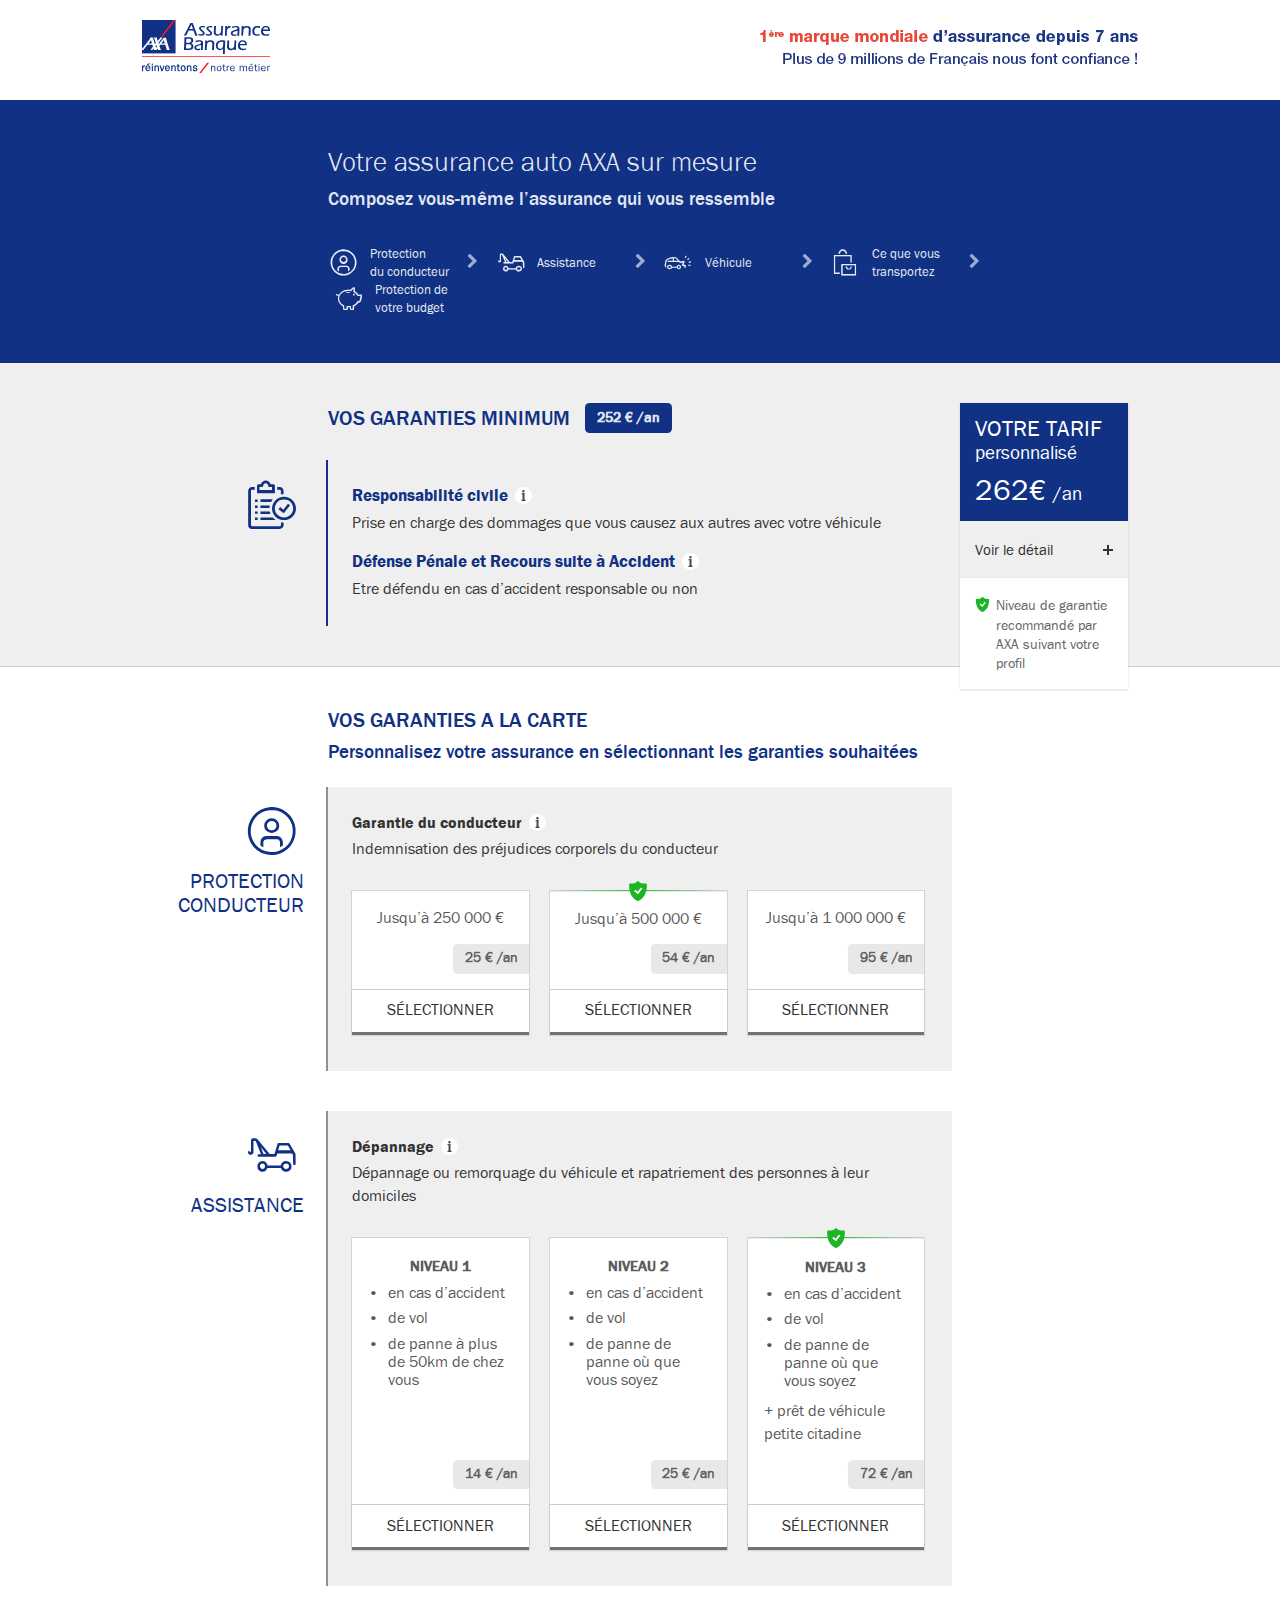
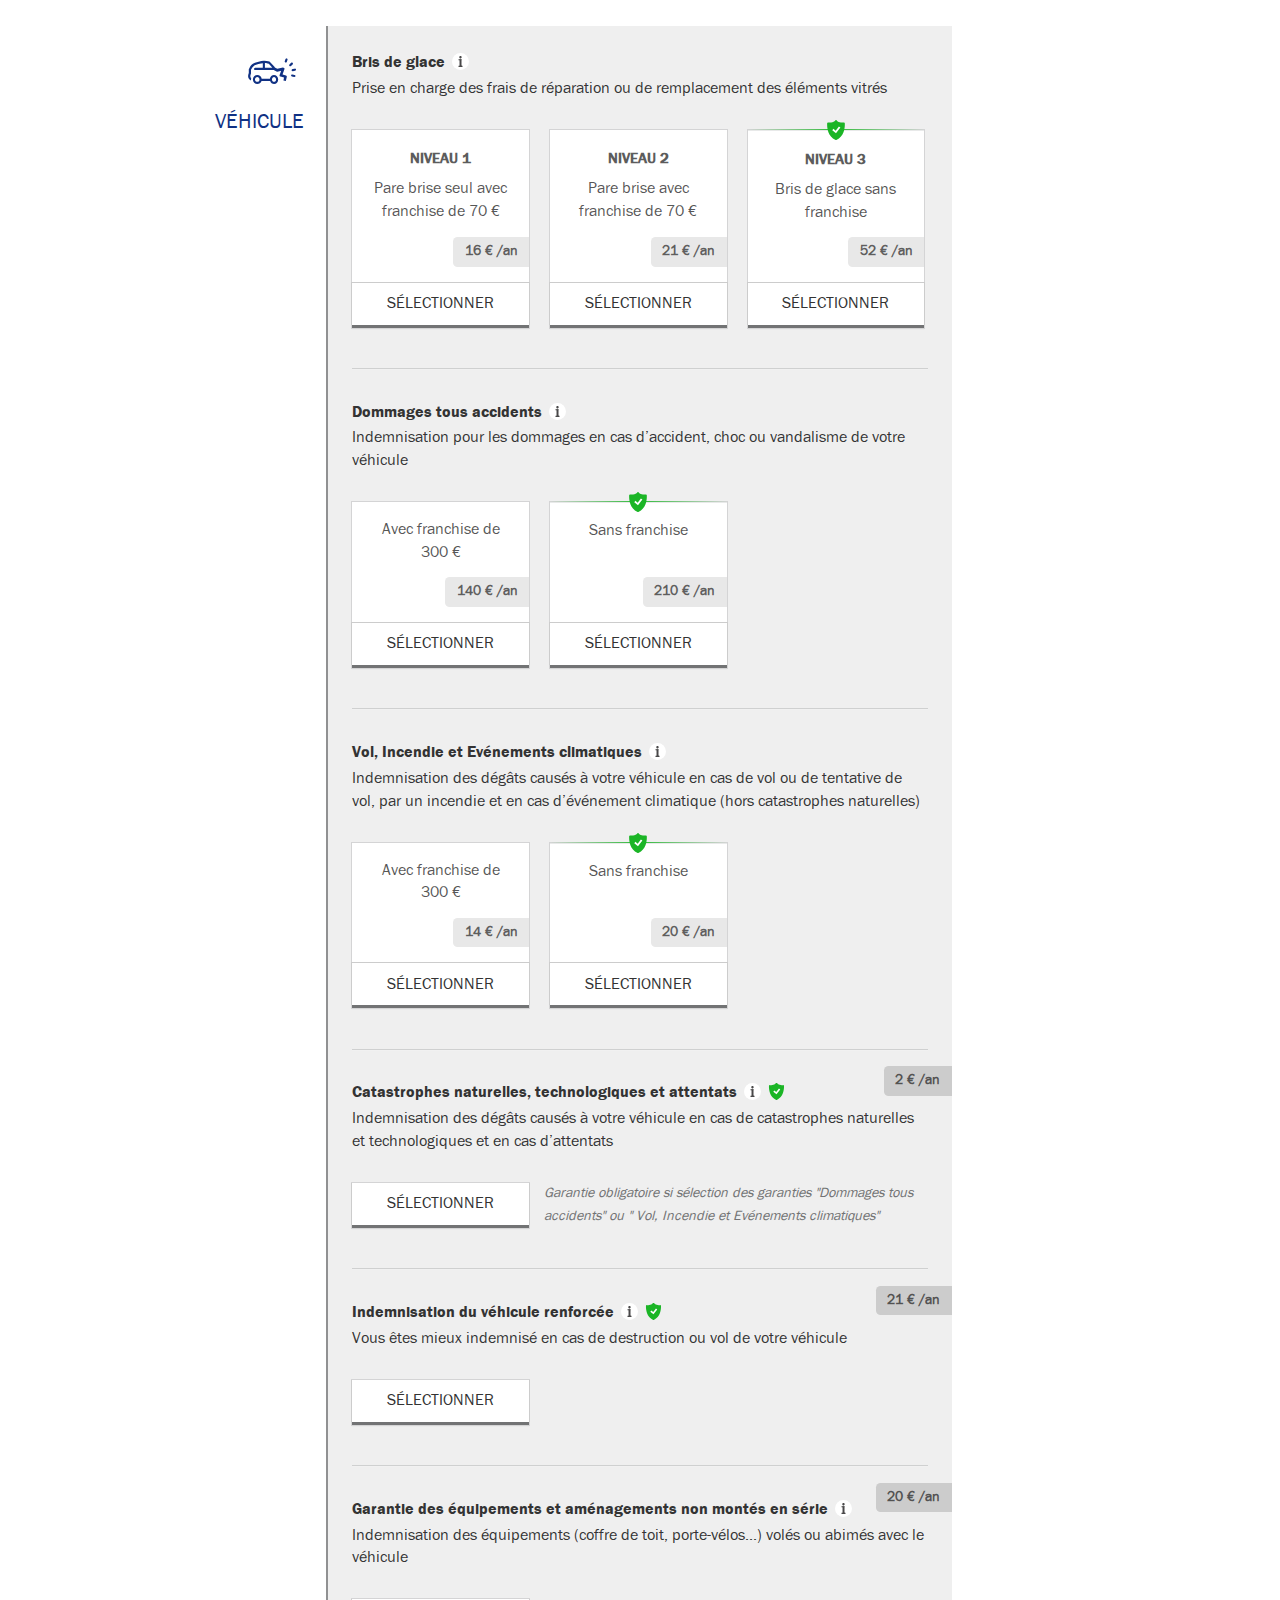
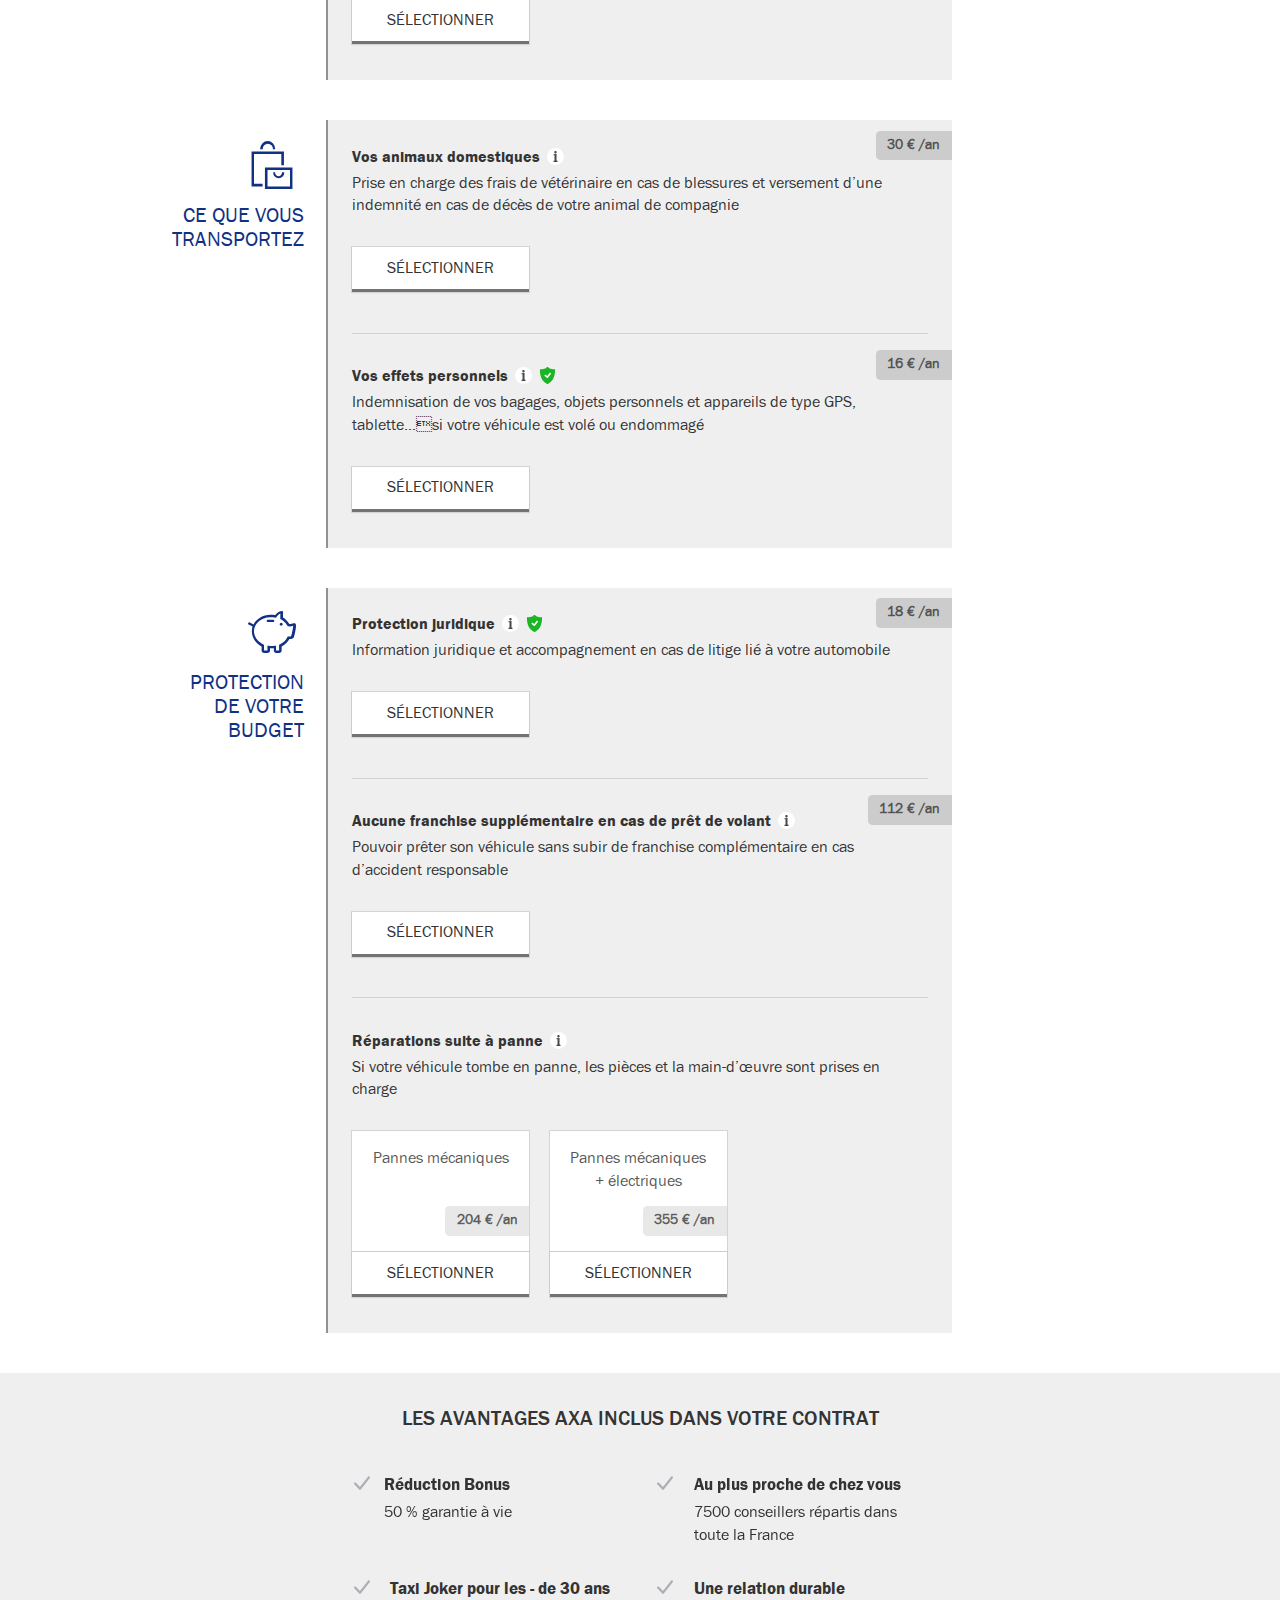
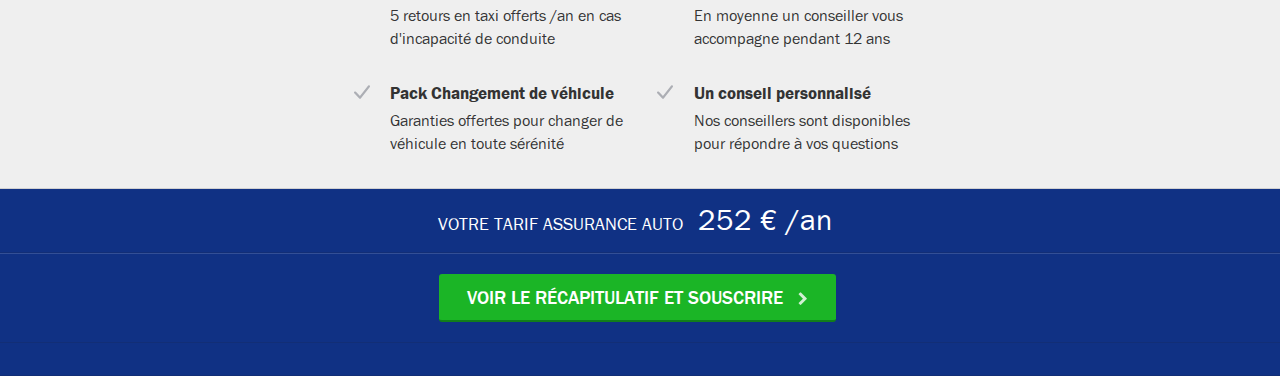
==== scenario1bis.html @ 284519f0 "update scenario1 + set scenario 1bis" ====
<!DOCTYPE html>
<html>
<head>
  <!-- Standard Meta -->
  <meta charset="utf-8" />
  <meta http-equiv="X-UA-Compatible" content="IE=edge,chrome=1" />
  <meta name="viewport" content="width=device-width, initial-scale=1.0, maximum-scale=1.0">


  <!-- Site Properities -->
  <title>AXA | Assurance Auto</title>

  <link rel="shortcut icon" type="image/vnd.microsoft.icon" href="images/favicon.ico">

  <link rel="stylesheet" type="text/css" href="css/jquery.reject.css" />
  <link rel="stylesheet" type="text/css" href="css/jquery.mCustomScrollbar.css" />
  <link rel="stylesheet" type="text/css" href="css/semantic.css">
  <link rel="stylesheet" type="text/css" href="css/scenario1.css">

  <script src="http://cdnjs.cloudflare.com/ajax/libs/jquery/2.0.3/jquery.js"></script>
  <script src="js/jquery.reject.js"></script>
  <script src="js/semantic.js"></script>
  <script src="js/scenario1.js"></script>
  <script src="js/jquery.mCustomScrollbar.concat.min.js"></script>

  <!-- REJECT OLD BROWSER -->
  <script>
	$(function() {
		// Handle external links
		$('a[rel="external"]').click(function() {
			var href = $(this).attr('href');

			// Send external link event to Google Analytics
			try {
				_gaq.push(['_trackEvent','External Links', href.split(/\/+/g)[1], href]);
			} catch (e) {};

			window.open(href,'jr_'+Math.round(Math.random()*11));
			return false;
		});

		// Handle displaying of option links
		$('em.option').css({
			cursor: 'pointer',
			fontSize: '1.1em',
			color: '#333',
			letterSpacing: '1px',
			borderBottom: '1px dashed #BBB'
		}).click(function() {
			var self = $(this);
			var opt = $.trim(self.text());

			$('ol.dp-c:first').children('li').children('span').each(function() {
				var self = $(this);
				var text = self.text();
				var srch = opt+':';

				// If found, highlight and jump window to position on page
				if (text.search(srch) !== -1) {
					self.css('color','red');
					window.location.hash = '#c-'+opt;
					window.scrollTo(0,self[0].offsetTop);
				}
			});
		});



		function excludeOldIE(){
			$.reject({
				reject: {
					// safari: true, // Apple Safari
					// chrome: true, // Google Chrome
					// firefox: true, // Mozilla Firefox
					msie: 9, // Microsoft Internet Explorer
					opera: true, // Opera
					konqueror: true, // Konqueror (Linux)
					unknown: true // Everything else
				},
				header: 'Navigateur non compatible ', // Header Text
				paragraph1: 'L\'affichage de ce parcours n\'est pas optimisé pour fonctionner avec une version d\'Internet Explorer antérieur à 10 ou avec le navigateur Opéra. Veuillez vous référer à un des navigateurs suivant afin d\'effectuer le test dans de bonne conditions. Nous vous recommandons d\'utiliser Chrome.', // Paragraph 1
				paragraph2: '',
				display: ['chrome','firefox','safari'],
				close: false
			}); // Customized Browsers

			return false;
		}

		excludeOldIE();


	});
	</script>


  <!-- // Add Scrollar to cart modal if necessary-->
  <script>
      (function($){
          $(window).load(function(){
              $(".cartTableWrapper").mCustomScrollbar();
          });
      })(jQuery);
  </script>

</head>
<body>

  <!-- HEADER -->
  <header>
    <div class="ui page padded grid">
      <div class="middle aligned row">
        <div class="four wide column">
          <a href="#" id="logo"><img src="images/logo_axa_assurance_banque.svg" alt="AXA Banque"></a>
        </div>
        <div class="twelve wide column">
          <div id="visual" class="ui right aligned segment">
            <img id="baseline" src="images/baseline.png" srcset="images/baseline.png 1x, images/baseline@2x.png 2x" alt="1ère marque mondiale d'assurance depuis 7 ans">
          </div>
        </div>
      </div>
    </div>
  </header>

<!-- MASTER TITLE -->
  <div id="masterTitle" class="ui inverted vertical segment">
    <div class="ui page grid">
      <div class="row">
        <div class="right floated thirteen wide column ">
          <h1>Votre assurance auto AXA sur mesure</h1>
          <p id="second_title">Composez vous-même l’assurance qui vous ressemble</p>
        </div>
      </div>
      <div class="row">
        <div class="right floated thirteen wide column">
          <div class="ui large inverted breadcrumb">
            <div class="section"><i class="icon-conducteur icon"></i><span>Protection<br>du conducteur</span></div>
            <i class="right chevron icon divider"></i>
            <div class="section"><i class="icon-assistance icon"></i><span>Assistance</span></div>
            <i class="right chevron icon divider"></i>
            <div class="section"><i class="icon-vehicule icon"></i><span>Véhicule</span></div>
            <i class="right chevron icon divider"></i>
            <div class="section"><i class="icon-transport icon"></i><span>Ce que vous transportez</span></div>
            <i class="right chevron icon divider"></i>
            <div class="section"><i class="icon-budget icon"></i><span>Protection de votre budget</span></div>
          </div>
        </div>
      </div>
    </div>
  </div>

<!-- GARANTIES-->
<div class="garanties">

  <!-- STICKY -->
  <div class="ui right rail">
    <div class="ui sticky">
      <div class="ui segment title">
        VOTRE TARIF<br>
        <span>personnalisé</span><br>
        <span class="total">262€</span> <span>/an</span>
      </div>
      <div class="ui segment detail ">
      <div class="ui grid trigger">
        <div class="twelve wide column">Voir le détail</div>
        <div class="four wide right aligned column"><img src="images/plus.svg"></div>
      </div>

        <!-- Modal sticky -->
        <div class="long ui modal">
        <div class="ui segment detail">
          <div class="ui grid trigger">
            <div class="twelve wide column">Masquer le détail</div>
            <div class="four wide right aligned column"><img src="images/minus.svg"></div>
          </div>
        </div>
        <div class="cartTableWrapper mCustomScrollbar" data-mcs-theme="dark">
          <table class="ui padded very basic table">
            <tbody>
              <thead>
                <tr>
                  <th class="first" colspan="5">VOS GARANTIES MINIMUM</th>
                </tr>
              </thead>
              <tr>
                <td colspan="3">Responsabilité civile + Dépense Pénale et Recours Suite à Accident</td>
                <td class="amount">54 €</td>
                <td><i class="huge icon-locker icon"></i></td>
              </tr>
              <thead>
                <tr>
                  <th colspan="5">VOTRE SÉLECTION DE GARANTIES</th>
                </tr>
              </thead>
              <tr>
                <td>VOTRE PROTECTION</td>
                <td class="offer">Garantie du conducteur</td>
                <td class="detailOffer">Jusqu’à 500 000 €</td>
                <td class="amount">54 €</td>
                <td><i class="huge icon-trash icon"></i></td>
              </tr>
              <tr>
                <td>ASSISTANCE</td>
                <td class="offer">Dépannage</td>
                <td class="detailOffer">Niveau 1</td>
                <td class="amount">8 €</td>
                <td><i class="huge icon-trash icon"></i></td>
              </tr>
              <tr>
                <td>VÉHICULE</td>
                <td class="offer">Bris de glace</td>
                <td class="detailOffer">Niveau 1</td>
                <td class="amount">16 €</td>
                <td><i class="huge icon-trash icon"></i></td>
              </tr>
              <tr>
                <td class="owned"></td>
                <td class="offer">Dommages tous accidents</td>
                <td class="detailOffer">Avec franchise de 300 €</td>
                <td class="amount">140 €</td>
                <td><i class="huge icon-trash icon"></i></td>
              </tr>
              <tr>
                <td class="owned"></td>
                <td class="offer">Vol / Incendie / Évén. climatiques</td>
                <td class="detailOffer">Sans Franchise</td>
                <td class="amount">20 €</td>
                <td><i class="huge icon-trash icon"></i></td>
              </tr>
              <tr class="owned">
                <td></td>
                <td class="offer">Catastrophes naturelles, technologiques et attentats</td>
                <td class="detailOffer"></td>
                <td class="amount">2 €</td>
                <td><i class="huge icon-trash icon"></i></td>
              </tr>
              <tr class="owned">
                <td></td>
                <td class="offer">Indemnisation du véhicule renforcée</td>
                <td class="detailOffer"></td>
                <td class="amount">21 €</td>
                <td><i class="huge icon-trash icon"></i></td>
              </tr>
              <tr class="owned">
                <td></td>
                <td class="offer">Garantie des équipements et aménagements non montés en série</td>
                <td class="detailOffer"></td>
                <td class="amount">20 €</td>
                <td><i class="huge icon-trash icon"></i></td>
              </tr>
              <tr>
                <td>CE QUE VOUS TRANSPORTEZ</td>
                <td class="offer">Animaux domestiques</td>
                <td class="detailOffer"></td>
                <td class="amount">30 €</td>
                <td><i class="huge icon-trash icon"></i></td>
              </tr>
              <tr class="owned">
                <td></td>
                <td class="offer">Vos effets personnels</td>
                <td class="detailOffer"></td>
                <td class="amount">16 €</td>
                <td><i class="huge icon-trash icon"></i></td>
              </tr>
              <tr>
                <td>PROTECTION DE VOTRE BUDGET</td>
                <td class="offer">Protection juridique</td>
                <td class="detailOffer"></td>
                <td class="amount">18 €</td>
                <td><i class="huge icon-trash icon"></i></td>
              </tr>
              <tr class="owned">
                <td></td>
                <td class="offer">Aucune franchise supplémentaire en cas de prêt de volant </td>
                <td class="detailOffer"></td>
                <td class="amount">112 €</td>
                <td><i class="huge icon-trash icon"></i></td>
              </tr>
              <tr class="owned">
                <td></td>
                <td class="offer">Réparations suite à panne </td>
                <td class="detailOffer">Pannes mécaniques + électriques</td>
                <td class="amount">355 €</td>
                <td><i class="huge icon-trash icon"></i></td>
              </tr>
            </tbody>
          </table>
          </div>
        </div>
        <!-- Fin Modal sticky -->

      </div>
      <div class="ui segment legende">
        <div class="ui grid">
          <div class="one wide column"><img src="images/recommandation_badge.svg"></div>
          <div class="fourteen wide column description">Niveau de garantie recommandé par AXA suivant votre profil</div>
        </div>
      </div>
    </div>
  </div>
<!-- FIN STICKY -->

  <!-- GARANTIES BASE -->
  <div id="garanties_base" class="ui vertical segment">
    <div class="ui page grid startTitle">
      <div class="three wide right aligned column garanties_icons_col">
      </div>
      <div class="ten wide column garantie_content_col">
          <h2>VOS GARANTIES MINIMUM
            <div class="ui inverted label">252 € /an</div>
          </h2>
      </div>
    </div>
      <div class="ui page divided relaxed grid">
        <div class="three wide right aligned column garanties_icons_col">
          <i class="huge icon-garanties_minimum icon"></i>
        </div>
        <div class="ten wide column garantie_content_col">
          <h4>Responsabilité civile
            <img src="images/information_colored.svg" class="iconInfo pop" data-variation="inverted"  data-position="top center" >
            <div class="ui fluid popup transition hidden">
              Cette garantie prend en charge les dommages que le conducteur de votre véhicule pourrait  causer aux autres lors d’un accident de la circulation dont il est responsable. Ainsi seront indemnisés :
              <ul>
                <li>les personnes blessées ou tuées (les passagers de votre véhicule, les conducteurs et passagers des autres véhicules, les piétons ou cyclistes)</li>
                <li>les dégâts matériels causés aux autres (véhicules, façades etc…)</li>
              </ul>
              En revanche, vos propres dommages (corporels ou matériels) ne sont jamais pris en charge par cette garantie.
            </div>
          </h4>
          <p>Prise en charge des dommages que vous causez aux autres avec votre véhicule</p>
          <h4>Défense Pénale et Recours suite à Accident
            <img src="images/information_colored.svg" class="iconInfo pop" data-variation="inverted" data-position="top center" >
            <div class="ui fluid popup transition hidden" >
              En cas d’accident de la circulation, nous assurons votre défense devant les tribunaux lorsque vous faites l’objet de poursuites pénales. Si vous n’êtes pas responsable de l’accident, nous vous aidons à obtenir la réparation de vos dommages (véhicule assuré et ses occupants).
            </div>
          </h4>
          <p>Etre défendu en cas d’accident responsable ou non</p>
        </div>
      </div>
  </div>


  <!-- GARANTIES A LA CARTE -->
  <div id="garanties_carte" class="ui vertical segment">
    <div class="ui page grid startTitle">
      <div class="three wide right aligned column garanties_icons_col">
      </div>
      <div class="ten wide column garantie_content_col">
          <h2>VOS GARANTIES A LA CARTE</h2>
          <p id="second_title">Personnalisez votre assurance en sélectionnant les garanties souhaitées</p>
      </div>
    </div>

    <!-- SECTION PANEL D'OFFRES -->
    <div class="ui page divided relaxed grid">
        <div class="three wide right aligned column garanties_icons_col">
          <i class="huge icon-conducteur icon"></i>
          <p>PROTECTION CONDUCTEUR</p>
        </div>
        <div class="ten wide column garantie_content_col offers">
          <h4>Garantie du conducteur
            <img src="images/information_colored.svg" class="iconInfo pop" data-variation="inverted" data-position="top center" >
            <div class="ui fluid popup transition hidden">
              Cette garantie prend en charge les préjudices liés aux blessures ou au décès du conducteur de votre véhicule (dépenses de santé/chirurgie/obsèques, handicap temporaire ou définitif, assistance d’une tierce personne, perte de revenus, etc…) lorsqu'il est lui-même responsable de l'accident.
            </div>
          </h4>
          <p>Indemnisation des préjudices corporels du conducteur</p>

          <div class="ui three cards">
            <div class="ui card">
              <div class="content">
                <div class="description center aligned">
                  Jusqu’à 250 000 €
                </div>
                <div class="ui label">25 € /an</div>
              </div>

              <div class="ui bottom attached buttons">
                <div class="ui radio checkbox">
                  <input type="radio" name="garantie_conducteur" >
                  <label><span></span></label>
                </div>
              </div>
            </div>

            <div class="ui card recommandation">
                <img src="images/recommandation_badge.svg" class="icon-recommandation icon offerBadge"></i>
              <div class="content">
                <div class="description center aligned">
                  Jusqu’à 500 000 €
                </div>
                <div class="ui label">54 € /an</div>
              </div>
              <div class="ui bottom attached buttons">
                <div class="ui radio  checkbox tiers etendu tousRisques">
                  <input type="radio" name="garantie_conducteur">
                  <label><span></span></label>
                </div>
              </div>
            </div>

            <div class="ui card">
              <div class="content">
                <div class="description center aligned">
                  Jusqu’à 1 000 000 €
                </div>
                <div class="ui label">95 € /an</div>
              </div>
              <div class="ui bottom"><div class="ui label">95 € /an</div></div>
              <div class="ui bottom attached buttons">
                <div class="ui radio checkbox">
                  <input type="radio" name="garantie_conducteur">
                  <label><span></span></label>
                </div>
              </div>
            </div>
          </div>

        </div>
    </div>
    <!-- FIN DE SECTION PANEL D'OFFRES -->

    <!-- SECTION PANEL D'OFFRES -->
    <div class="ui page divided relaxed grid">
        <div class="three wide right aligned column garanties_icons_col">
          <i class="huge icon-assistance icon"></i>
          <p>ASSISTANCE</p>
        </div>
        <div class="ten wide column garantie_content_col offers">
          <h4>Dépannage
            <img src="images/information_colored.svg" class="iconInfo pop" data-variation="inverted" data-position="top center" >
            <div class="ui fluid popup transition hidden">
              Nous organisons le dépannage/remorquage de votre véhicule 24h/24, 7j/7, en France et dans tous les pays étrangers figurant sur votre carte verte et prenons en charge les frais de dépannage/remorquage.<br>
Nous prenons en charge l’organisation et les frais de taxi, train ou avion pour vous ramener chez vous et ensuite pour venir récupérer votre véhicule une fois réparé. Si vous préférez attendre sur place que votre véhicule soit réparé, nous organisons et prenons en charge les nuits d’hôtel (jusqu’à 2 nuits).
            </div>
          </h4>
          <p>Dépannage ou remorquage du véhicule et rapatriement des personnes à leur domiciles</p>

          <div class="ui three cards">
            <div class="ui card">
              <div class="content">
                <h4 class="ui sub header center aligned">
                  Niveau 1
                </h4>
                <div class="description">
                  <div class="ui bulleted list">
                    <div class="item">en cas d’accident</div>
                    <div class="item">de vol</div>
                    <div class="item">de panne à plus de 50km de chez vous</div>
                  </div>
                </div>
                  <div class="ui label">14 € /an</div>
              </div>
              <div class="ui bottom attached buttons">
                <div class="ui radio checkbox">
                  <input type="radio" name="assistance">
                  <label><span></span></label>
                </div>
              </div>
            </div>

            <div class="ui card">
              <div class="content">
                <h4 class="ui sub header center aligned">
                  Niveau 2
                </h4>
                <div class="description">
                  <div class="ui bulleted list">
                    <div class="item">en cas d’accident</div>
                    <div class="item">de vol</div>
                    <div class="item">de panne de panne où que vous soyez</div>
                  </div>
                </div>
                <div class="ui label">25 € /an</div>
              </div>
              <div class="ui bottom attached buttons">
                <div class="ui radio checkbox">
                  <input type="radio" name="assistance">
                  <label><span></span></label>
                </div>
              </div>
            </div>

            <div class="ui card recommandation">
                <img src="images/recommandation_badge.svg" class="icon-recommandation icon offerBadge"></i>
              <div class="content">
                <h4 class="ui sub header center aligned">
                  Niveau 3
                </h4>
                <div class="description">
                  <div class="ui bulleted list">
                    <div class="item">en cas d’accident</div>
                    <div class="item">de vol</div>
                    <div class="item">de panne de panne où que vous soyez</div>
                  </div>
                </div>
                <div class="description">
                  +  prêt de véhicule petite citadine
                </div>
                <div class="ui label">72 € /an</div>
              </div>
              <div class="ui bottom attached buttons">
                <div class="ui radio checkbox tiers etendu tousRisques">
                  <input type="radio" name="assistance">
                  <label><span></span></label>
                </div>
              </div>
            </div>
        </div>
    </div>
  </div>
<!-- FIN DE SECTION PANEL D'OFFRES -->

<!-- SECTION PANEL D'OFFRES -->
<div class="ui page divided relaxed grid">
    <div class="three wide right aligned column garanties_icons_col">
      <i class="huge icon-vehicule icon"></i>
      <p>VÉHICULE</p>
    </div>
    <div class="ten wide column garantie_content_col offers">


      <!-- SECTION OFFRE -->
      <h4>Bris de glace
        <img src="images/information_colored.svg" class="iconInfo pop" data-variation="inverted" data-position="top center" >
        <div class="ui fluid popup transition hidden">
          En fonction du niveau choisi, nous prenons en charge les frais de réparation ou de remplacement des éléments vitrés endommagés : pare-brise, vitres, feux avant ou toit vitré.
        </div>
      </h4>
      <p>Prise en charge des frais de réparation ou de remplacement des éléments vitrés</p>

      <div class="ui three cards">
        <div class="ui card">
          <div class="content">
            <h4 class="ui sub header center aligned">
              Niveau 1
            </h4>
            <div class="description center aligned">
              Pare brise seul avec franchise de 70 €
            </div>
              <div class="ui label">16 € /an</div>
          </div>
          <div class="ui bottom attached buttons">
            <div class="ui radio checkbox">
              <input type="radio" name="bris_glace">
              <label><span></span></label>
            </div>
          </div>
        </div>

        <div class="ui card">
          <div class="content">
            <h4 class="ui sub header center aligned">
              Niveau 2
            </h4>
            <div class="description center aligned">
              Pare brise avec franchise de 70 €
            </div>
            <div class="ui label">21 € /an</div>
          </div>
          <div class="ui bottom attached buttons">
            <div class="ui radio checkbox">
              <input type="radio" name="bris_glace">
              <label><span></span></label>
            </div>
          </div>
        </div>

        <div class="ui card recommandation">
            <img src="images/recommandation_badge.svg" class="icon-recommandation icon offerBadge"></i>
          <div class="content">
            <h4 class="ui sub header center aligned">
              Niveau 3
            </h4>
            <div class="description center aligned">
              Bris de glace sans franchise
            </div>
            <div class="ui label">52 € /an</div>
          </div>
          <div class="ui bottom attached buttons">
            <div class="ui radio checkbox etendu tousRisques">
              <input type="radio" name="bris_glace">
              <label><span></span></label>
            </div>
          </div>
        </div>
    </div>
  <!-- FIN D'UNE SECTION OFFRE -->

  <div class="ui section divider"></div>

  <!-- SECTION OFFRE -->
  <h4>Dommages tous accidents
    <img src="images/information_colored.svg" class="iconInfo pop" data-variation="inverted" data-position="top center" >
    <div class="ui fluid popup transition hidden">
      Nous garantissons votre véhicule contre les dommages résultant de toute collision, choc, acte de vandalisme, ou sortie de route que vous soyez responsable ou non.
    </div>
  </h4>
  <p>Indemnisation pour les dommages en cas d’accident, choc ou vandalisme de votre véhicule</p>

  <div class="ui three cards">
    <div class="ui card">
      <div class="content">
        <div class="description center aligned">
          Avec franchise de 300 €
        </div>
          <div class="ui label">140 € /an</div>
      </div>
      <div class="ui bottom attached buttons">
        <div class="ui radio checkbox">
          <input type="radio" name="accident">
          <label><span></span></label>
        </div>
      </div>
    </div>

    <div class="ui card recommandation">
        <img src="images/recommandation_badge.svg" class="icon-recommandation icon offerBadge"></i>
      <div class="content">
        <div class="description center aligned">
          Sans franchise
        </div>
        <div class="ui label">210 € /an</div>
      </div>
      <div class="ui bottom attached buttons">
        <div class="ui radio checkbox tousRisques">
          <input type="radio" name="accident">
          <label><span></span></label>
        </div>
      </div>
    </div>
  </div>
  <!-- FIN D'UNE SECTION OFFRE -->

  <div class="ui section divider"></div>

  <!-- SECTION OFFRE -->
  <h4>Vol, Incendie et Evénements climatiques
    <img src="images/information_colored.svg" class="iconInfo pop" data-variation="inverted" data-position="top center" >
    <div class="ui fluid popup transition hidden">
      Nous vous indemnisons en cas de vol ou d’incendie de votre véhicule. En cas de vol, si votre véhicule est retrouvé, nous prenons en charge les réparations des dommages subis.<br>
Nous vous indemnisons également pour les dommages matériels subis par votre véhicule en cas de grêle, neige, tempête, ouragan ou cyclone.
    </div>
  </h4>
  <p>Indemnisation des dégâts causés à votre véhicule en cas de vol ou de tentative de vol, par un incendie et en cas d’événement climatique (hors catastrophes naturelles)</p>

  <div class="ui three cards">
    <div class="ui card">
      <div class="content">
        <div class="description center aligned">
          Avec franchise de 300 €
        </div>
          <div class="ui label">14 € /an</div>
      </div>
      <div class="ui bottom attached buttons">
        <div class="ui radio checkbox">
          <input type="radio" name="volIncendie">
          <label><span></span></label>
        </div>
      </div>
    </div>

    <div class="ui card recommandation">
        <img src="images/recommandation_badge.svg" class="icon-recommandation icon offerBadge"></i>
      <div class="content">
        <div class="description center aligned">
          Sans franchise
        </div>
        <div class="ui label">20 € /an</div>
      </div>
      <div class="ui bottom attached buttons">
        <div class="ui radio checkbox etendu tousRisques">
          <input type="radio" name="volIncendie">
          <label><span></span></label>
        </div>
      </div>
    </div>
  </div>
  <!-- FIN D'UNE SECTION OFFRE -->

  <div class="ui section divider"></div>

    <!-- SECTION OFFRE -->
    <div class="offer">
      <div class="ui label">2 € /an</div>
      <h4>Catastrophes naturelles, technologiques et attentats
        <img src="images/information_colored.svg" class="iconInfo pop" data-variation="inverted" data-position="top center">
        <div class="ui fluid popup transition hidden">
          Nous vous indemnisons pour les dommages matériels subis par votre véhicule à la suite d’une catastrophe naturelle ou technologique déclarée par arrêté ministériel au Journal Officiel, ou à la suite d’un attentat tel que défini par le Code pénal.
        </div>
        <img src="images/recommandation_badge.svg" class="iconInfo">
      </h4>
      <p>Indemnisation des dégâts causés à votre véhicule en cas de catastrophes naturelles et technologiques et en cas d’attentats</p>

      <div class="ui three cards">
        <div class="ui card buttonStandAlone">
          <div class="ui bottom attached buttons">
            <div class="ui checkbox etendu tousRisques">
              <input type="checkbox" name="catastrophe">
              <label><span></span></label>
            </div>
          </div>
        </div>
          <div class="ui segment sideNote">
            Garantie obligatoire si sélection des garanties "Dommages tous accidents" ou " Vol, Incendie et Evénements climatiques"
          </div>
      </div>
    </div>
    <!-- FIN D'UNE SECTION OFFRE -->

    <div class="ui section divider"></div>

      <!-- SECTION OFFRE -->
      <div class="offer">
        <div class="ui label">21 € /an</div>
        <h4>Indemnisation du véhicule renforcée
          <img src="images/information_colored.svg" class="iconInfo pop" data-variation="inverted" data-position="top center">
          <div class="ui fluid popup transition hidden">
            Votre véhicule vous est remboursé :
            <ul>
              <li>à sa valeur d’achat  si le sinistre intervient durant les premières années   du véhicule (le nombre d’années est fonction du niveau choisi)</li>
              <li>et à sa valeur marché majorée si le sinistre intervient au-delà </li>
            </ul>
            La valeur d’achat correspond au prix auquel vous avez acheté votre véhicule.<br>
            La valeur marché correspond au prix auquel le véhicule aurait pu être vendu juste avant le sinistre. Elle est toujours déterminée par un expert
          </div>
          <img src="images/recommandation_badge.svg" class="iconInfo">
        </h4>
        <p>Vous êtes mieux indemnisé en cas de destruction ou vol de votre véhicule</p>

        <div class="ui three cards">
          <div class="ui card buttonStandAlone">
            <div class="ui bottom attached buttons">
              <div class="ui checkbox">
                <input type="checkbox" name="indemnisation">
                <label><span></span></label>
              </div>
            </div>
          </div>
        </div>
      </div>
      <!-- FIN D'UNE SECTION OFFRE -->

      <div class="ui section divider"></div>

        <!-- SECTION OFFRE -->
        <div class="offer">
          <div class="ui label">20 € /an</div>
          <h4>Garantie des équipements et aménagements non montés en série
            <img src="images/information_colored.svg" class="iconInfo pop" data-variation="inverted" data-position="top center">
            <div class="ui fluid popup transition hidden">
              Nous indemnisons les équipements de votre véhicule non montés en série (coffre de toit, porte-vélos, aménagement pour personne handicapée...) jusqu’à 3500 € au titre des garanties incendie, vol, événements climatiques, et dommages tous accidents si celles-ci sont souscrites.
            </div>
          </h4>
          <p>Indemnisation des équipements (coffre de toit, porte-vélos...) volés ou abimés avec le véhicule</p>

          <div class="ui three cards">
            <div class="ui card buttonStandAlone">
              <div class="ui bottom attached buttons">
                <div class="ui checkbox">
                  <input type="checkbox" name="equipement_serie">
                  <label><span></span></label>
                </div>
              </div>
            </div>
          </div>
        </div>
        <!-- FIN D'UNE SECTION OFFRE -->
    </div>
</div>
<!-- FIN DE SECTION PANEL D'OFFRES -->

<!-- SECTION PANEL D'OFFRES -->
<div class="ui page divided relaxed grid">
    <div class="three wide right aligned column garanties_icons_col">
      <i class="huge icon-transport icon"></i>
      <p>CE QUE VOUS TRANSPORTEZ</p>
    </div>
    <div class="ten wide column garantie_content_col offers">

      <!-- SECTION OFFRE -->
      <div class="offer">
        <div class="ui label">30 € /an</div>
        <h4>Vos animaux domestiques
          <img src="images/information_colored.svg" class="iconInfo pop" data-variation="inverted" data-position="top center" >
          <div class="ui fluid popup transition hidden">
            Si suite à un accident, votre animal domestique transporté est blessé, nous prenons en charge les frais de vétérinaire jusqu’à 1 500 € /an. En cas de décès, nous prenons en charge les frais (incinération, sépulture…) dans la limite de ce plafond.
          </div>
        </h4>
        <p>Prise en charge des frais de vétérinaire en cas de blessures et versement d’une indemnité en cas de décès de votre animal de compagnie</p>

        <div class="ui three cards">
          <div class="ui card buttonStandAlone">
            <div class="ui bottom attached buttons">
              <div class="ui checkbox">
                <input type="checkbox" name="animaux">
                <label><span></span></label>
              </div>
            </div>
          </div>
        </div>
    </div>
    <!-- FIN D'UNE SECTION OFFRE -->

  <div class="ui section divider"></div>

        <!-- SECTION OFFRE -->
        <div class="offer">
          <div class="ui label">16 € /an</div>
          <h4>Vos effets personnels
            <img src="images/information_colored.svg" class="iconInfo pop" data-variation="inverted" data-position="top center">
            <div class="ui fluid popup transition hidden">
              Nous indemnisons vos effets personnels tels que bagages, objets personnels et appareils de type GPS, DVD, ordinateur portable s'ils sont endommagés ou volés en même temps que votre véhicule.
            </div>
          <img src="images/recommandation_badge.svg" class="iconInfo">
          </h4>
          <p>Indemnisation de vos bagages, objets personnels et appareils de type GPS, tablette…si votre véhicule est volé ou endommagé</p>

          <div class="ui three cards">
            <div class="ui card buttonStandAlone">
              <div class="ui bottom attached buttons">
                <div class="ui checkbox">
                  <input type="checkbox" name="effets_personnels">
                  <label><span></span></label>
                </div>
              </div>
            </div>
          </div>
        </div>
        <!-- FIN D'UNE SECTION OFFRE -->
    </div>
</div>
<!-- FIN DE SECTION PANEL D'OFFRES -->


<!-- SECTION PANEL D'OFFRES -->
<div class="ui page divided relaxed grid">
    <div class="three wide right aligned column garanties_icons_col">
      <i class="huge icon-budget icon"></i>
      <p>PROTECTION DE VOTRE BUDGET</p>
    </div>
    <div class="ten wide column garantie_content_col offers last">

      <!-- SECTION OFFRE -->
      <div class="offer">
        <div class="ui label">18 € /an</div>
        <h4>Protection juridique
          <img src="images/information_colored.svg" class="iconInfo pop" data-variation="inverted" data-position="top center" >
          <div class="ui fluid  popup transition hidden">
            Information juridique par téléphone et accompagnement jusqu’à la résolution amiable ou judiciaire du litige et la prise en charge des frais et honoraires  (experts, avocats…) jusqu’à 10 000 €.  Domaines d’application :<br>
            <ul>
              <li>l’achat ou la vente du véhicule,</li>
              <li>le contrôle technique,</li>
              <li>la réparation par un professionnel </li>
              <li>le box ou parking du véhicule,</li>
              <li>l’agression par un autre automobiliste</li>
              <li>tout litige vous opposant à l’assureur de votre véhicule</li>
            </ul>
          </div>
          <img src="images/recommandation_badge.svg" class="iconInfo">
        </h4>
        <p>Information juridique et accompagnement en cas de litige lié à votre automobile</p>

        <div class="ui three cards">
          <div class="ui card buttonStandAlone">
            <div class="ui bottom attached buttons">
              <div class="ui checkbox">
                <input type="checkbox" name="protection_juridique">
                <label><span></span></label>
              </div>
            </div>
          </div>
        </div>
    </div>
    <!-- FIN D'UNE SECTION OFFRE -->

  <div class="ui section divider"></div>

        <!-- SECTION OFFRE -->
        <div class="offer">
          <div class="ui label">112 € /an</div>
          <h4>Aucune franchise supplémentaire en cas de prêt de volant
            <img src="images/information_colored.svg" class="iconInfo pop" data-variation="inverted" data-position="top center">
            <div class="ui fluid popup transition hidden">
              Lorsque vous prêtez votre véhicule à une personne autre que votre conjoint, une franchise complémentaire de 1500 € s’applique en cas d’accident  responsable. Cette option vous permet de supprimer la franchise complémentaire pour certains types de conducteurs à qui vous prêtez votre véhicule.
            </div>
          </h4>
          <p>Pouvoir prêter son véhicule sans subir de franchise complémentaire en cas d’accident responsable</p>

          <div class="ui three cards">
            <div class="ui card buttonStandAlone">
              <div class="ui bottom attached buttons">
                <div class="ui checkbox">
                  <input type="checkbox" name="pret_volant">
                  <label><span></span></label>
                </div>
              </div>
            </div>
          </div>
        </div>
        <!-- FIN D'UNE SECTION OFFRE -->

        <div class="ui section divider"></div>

        <!-- SECTION OFFRE -->
        <h4>Réparations suite à panne
          <img src="images/information_colored.svg" id="specificIcon" class="iconInfo pop" data-variation="inverted" data-position="top center" >
          <div class="ui fluid popup transition hidden">
            Cette garantie s’applique jusqu’au 100 000ème km du véhicule.
          </div>
        </h4>
        <p>Si votre véhicule tombe en panne, les pièces et la main-d’œuvre sont prises en charge</p>

        <div class="ui three cards">
          <div class="ui card">
            <div class="content">
              <div class="description center aligned">
                Pannes mécaniques
              </div>
                <div class="ui label">204 € /an</div>
            </div>
            <div class="ui bottom attached buttons">
              <div class="ui radio checkbox">
                <input type="radio" name="panne">
                <label><span></span></label>
              </div>
            </div>
          </div>

          <div class="ui card">
            <div class="content">
              <div class="description center aligned">
                Pannes mécaniques + électriques
              </div>
              <div class="ui label">355 € /an</div>
            </div>
            <div class="ui bottom attached buttons">
              <div class="ui radio checkbox">
                <input type="radio" name="panne">
                <label><span></span></label>
              </div>
            </div>
          </div>
        </div>
        <!-- FIN D'UNE SECTION OFFRE -->
      </div>
    </div>
    <!-- FIN DE SECTION PANEL D'OFFRES -->
  </div>
  <!-- FIN DE GARANTIES A LA CARTE -->
</div>
<!-- FIN DE GARANTIES -->

<!-- AVANTAGES -->
<div id="avantages" class="ui vertical segment passedFooter">

<!-- grid structure -->
  <div class="ui page relaxed grid">

    <div class="three wide right aligned column garanties_icons_col">
    </div>

    <!-- col content -->
    <div class="ten wide column garantie_content_col offers">


      <!-- title-->
      <div class="ui grid">
        <div class="sixteen wide center aligned column">
          <h2>Les avantages AXA inclus dans votre contrat</h2>
        </div>
      </div>

      <!-- ui grid content-->
      <div class="ui grid">
        <div class="height wide column">
          <div class="ui grid">
            <div class="one wide column">
                <i class="icon-check icon"></i>
            </div>
            <div class="fourteen wide column">
              <h4>Réduction Bonus</h4>
              <p>50 % garantie à vie</p>
            </div>
          </div>
        </div>

        <div class="height wide column">
          <div class="ui grid">
            <div class="two wide column">
                <i class="icon-check icon"></i>
            </div>
            <div class="fourteen wide column">
              <h4>Au plus proche de chez vous</h4>
              <p>7500 conseillers répartis dans toute la France</p>
            </div>
          </div>
        </div>
      </div>
      <!-- fin ui grid content-->

      <!-- ui grid content-->
      <div class="ui grid">
        <div class="height wide column">
          <div class="ui grid">
            <div class="two wide column">
                <i class="icon-check icon"></i>
            </div>
            <div class="fourteen wide column">
              <h4>Taxi Joker pour les - de 30 ans</h4>
              <p>5 retours en taxi offerts /an en cas d'incapacité de conduite</p>
            </div>
          </div>
        </div>

        <div class="height wide column">
          <div class="ui grid">
            <div class="two wide column">
                <i class="icon-check icon"></i>
            </div>
            <div class="fourteen wide column">
              <h4>Une relation durable</h4>
              <p>En moyenne un conseiller vous accompagne pendant 12 ans</p>
            </div>
          </div>
        </div>
      </div>
      <!-- fin ui grid content-->

      <!-- ui grid content-->
      <div class="ui grid">
        <div class="height wide column">
          <div class="ui grid">
            <div class="two wide column">
                <i class="icon-check icon"></i>
            </div>
            <div class="fourteen wide column">
              <h4>Pack Changement de véhicule</h4>
              <p>Garanties offertes pour changer de véhicule en toute sérénité</p>
            </div>
          </div>
        </div>

        <div class="height wide column">
          <div class="ui grid">
            <div class="two wide column">
                <i class="icon-check icon"></i>
            </div>
            <div class="fourteen wide column">
              <h4>Un conseil personnalisé</h4>
              <p>Nos conseillers sont disponibles pour répondre à vos questions</p>
            </div>
          </div>
        </div>
      </div>
      <!-- fin ui grid content-->

    </div>
    <!-- fin col content -->

  </div>
  <!-- fin grid structure -->

</div>
<!-- FIN AVANTAGES -->

<!-- FOOTER -->
<div id="footer" class="ui vertical center aligned segment">

  <h3>VOTRE TARIF ASSURANCE AUTO  <span>252 € /an<span></h3>
  <div class="ui section inverted divider"></div>
  <button class="big ui green button cta">
    Voir le récapitulatif et souscrire  <i class="chevron right icon"></i>
  </button>

  <!-- Modal souscription -->
  <div class="ui modal">
    <div class="ui segment close">
      <img src="images/close.svg">
    </div>
      <div class="cartTableWrapper mCustomScrollbar" data-mcs-theme="dark">
        <table class="ui padded very basic table">
          <tbody>
            <thead>
              <tr>
                <th class="first" colspan="5">VOS GARANTIES MINIMUM</th>
              </tr>
            </thead>
            <tr>
              <td colspan="3">Responsabilité civile + Dépense Pénale et Recours Suite à Accident</td>
              <td class="amount">54 €</td>
              <td><i class="huge icon-locker icon"></i></td>
            </tr>
            <thead>
              <tr>
                <th colspan="5">VOTRE SÉLECTION DE GARANTIES</th>
              </tr>
            </thead>
            <tr>
              <td>VOTRE PROTECTION</td>
              <td class="offer">Garantie du conducteur</td>
              <td class="detailOffer">Jusqu’à 500 000 €</td>
              <td class="amount">54 €</td>
              <td><i class="huge icon-trash icon"></i></td>
            </tr>
            <tr>
              <td>ASSISTANCE</td>
              <td class="offer">Dépannage</td>
              <td class="detailOffer">Niveau 1</td>
              <td class="amount">8 €</td>
              <td><i class="huge icon-trash icon"></i></td>
            </tr>
            <tr>
              <td>VÉHICULE</td>
              <td class="offer">Vol / Incendie / Évén. climatiques</td>
              <td class="detailOffer">Sans Franchise</td>
              <td class="amount">20 €</td>
              <td><i class="huge icon-trash icon"></i></td>
            </tr>
            <tr class="owned">
              <td></td>
              <td class="offer">Bris de glace</td>
              <td class="detailOffer">Niveau 2</td>
              <td class="amount">21 €</td>
              <td><i class="huge icon-trash icon"></i></td>
            </tr>
          </tbody>
        </table>
      </div>

    <div class="footer" >

      <h3>VOTRE TARIF ASSURANCE AUTO  <span>252 € /an<span></h3>
      <div class="ui section inverted divider"></div>
      <button class="big ui green button cta">
        Voir le récapitulatif et souscrire  <i class="chevron right icon"></i>
      </button>
    </div>
  </div>
  <!-- Fin Modal souscription -->
</div>
<!-- FIN FOOTER -->
<div class="ui vertical center aligned segment" style="background:#103184"></div>



</body>

</html>
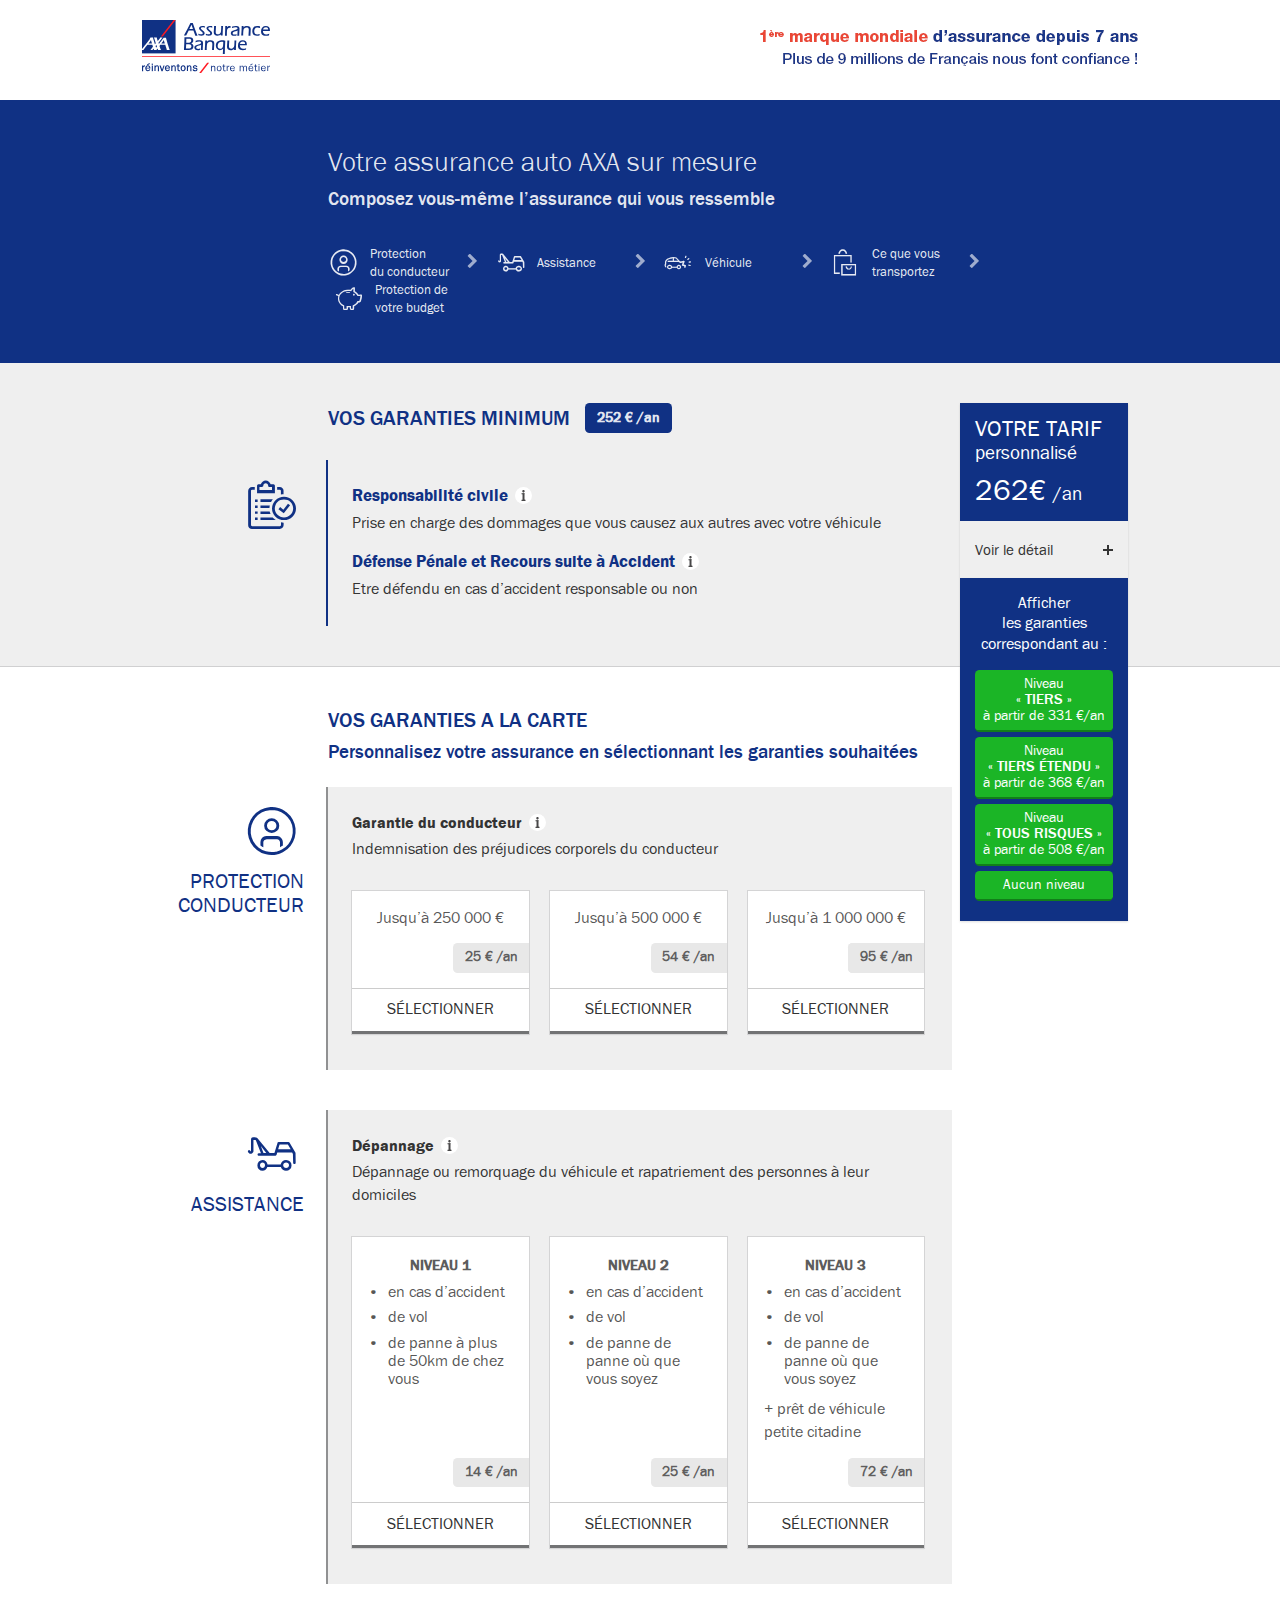
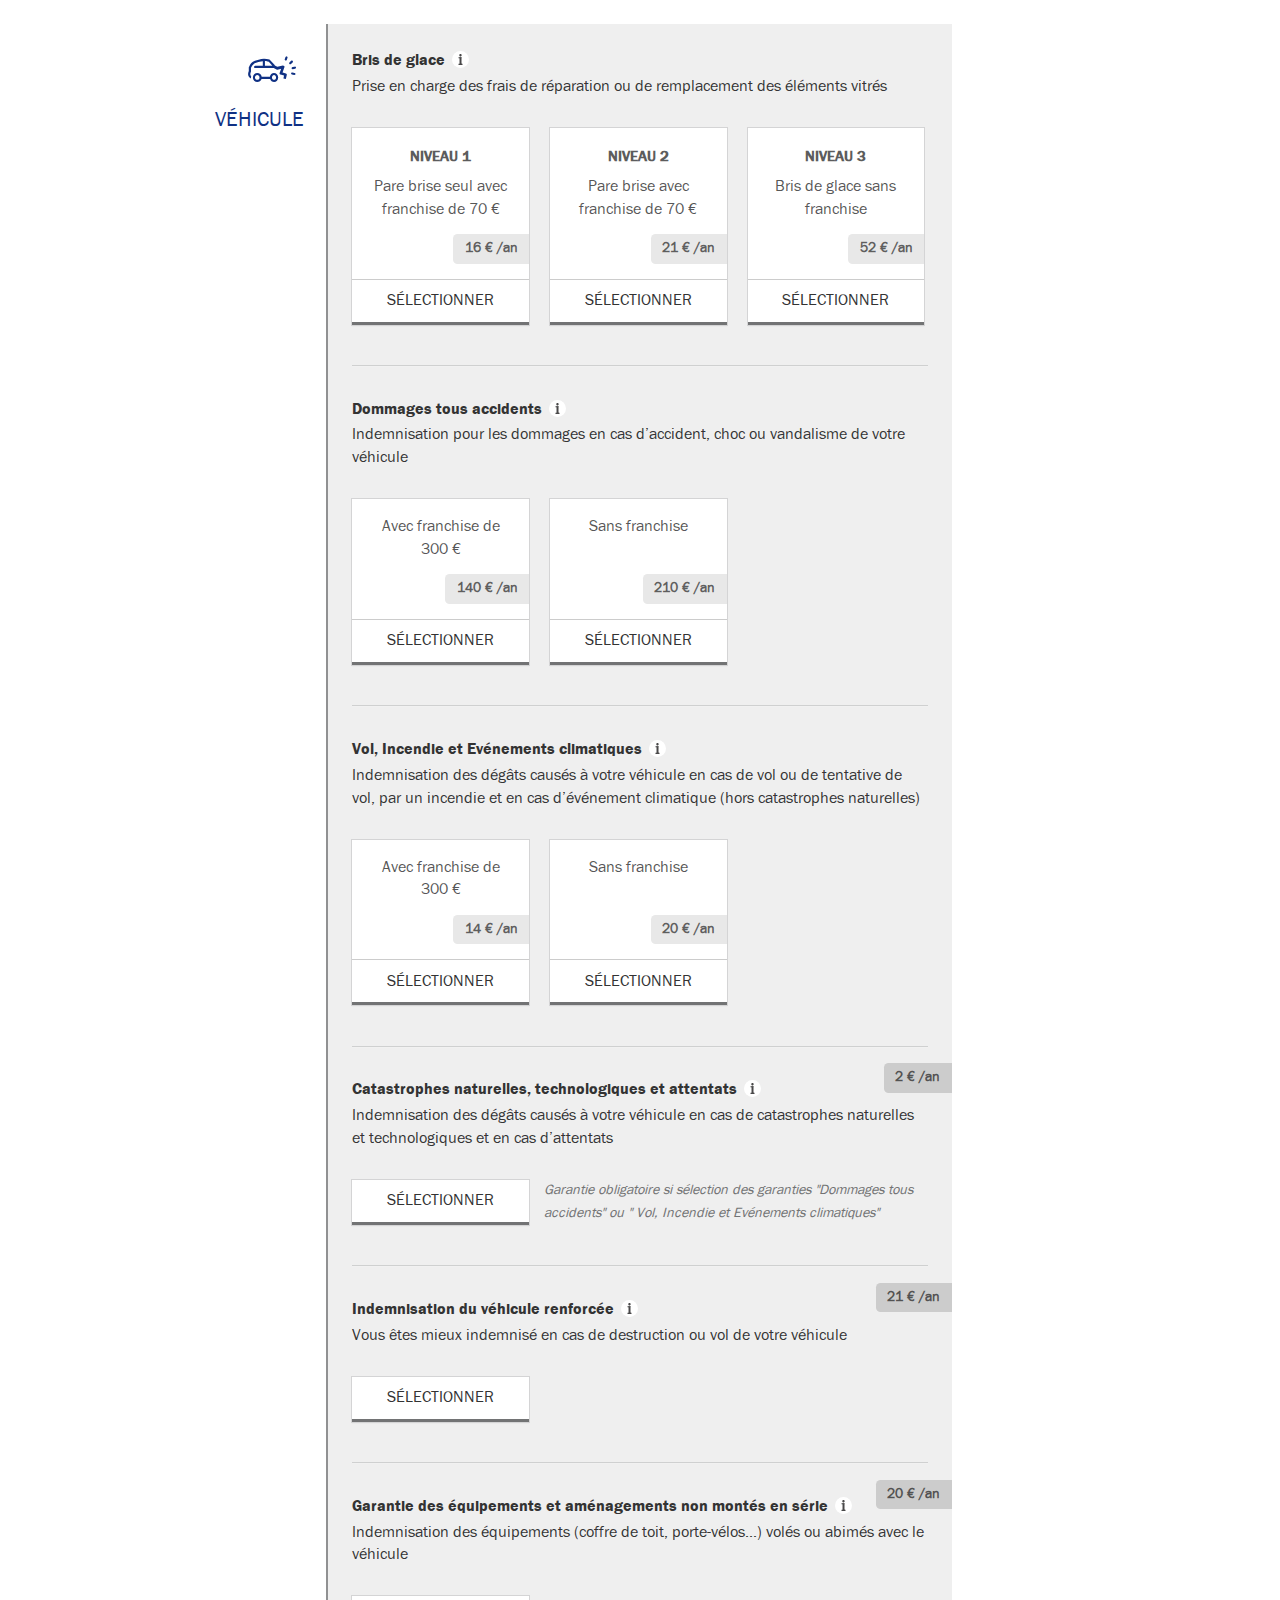
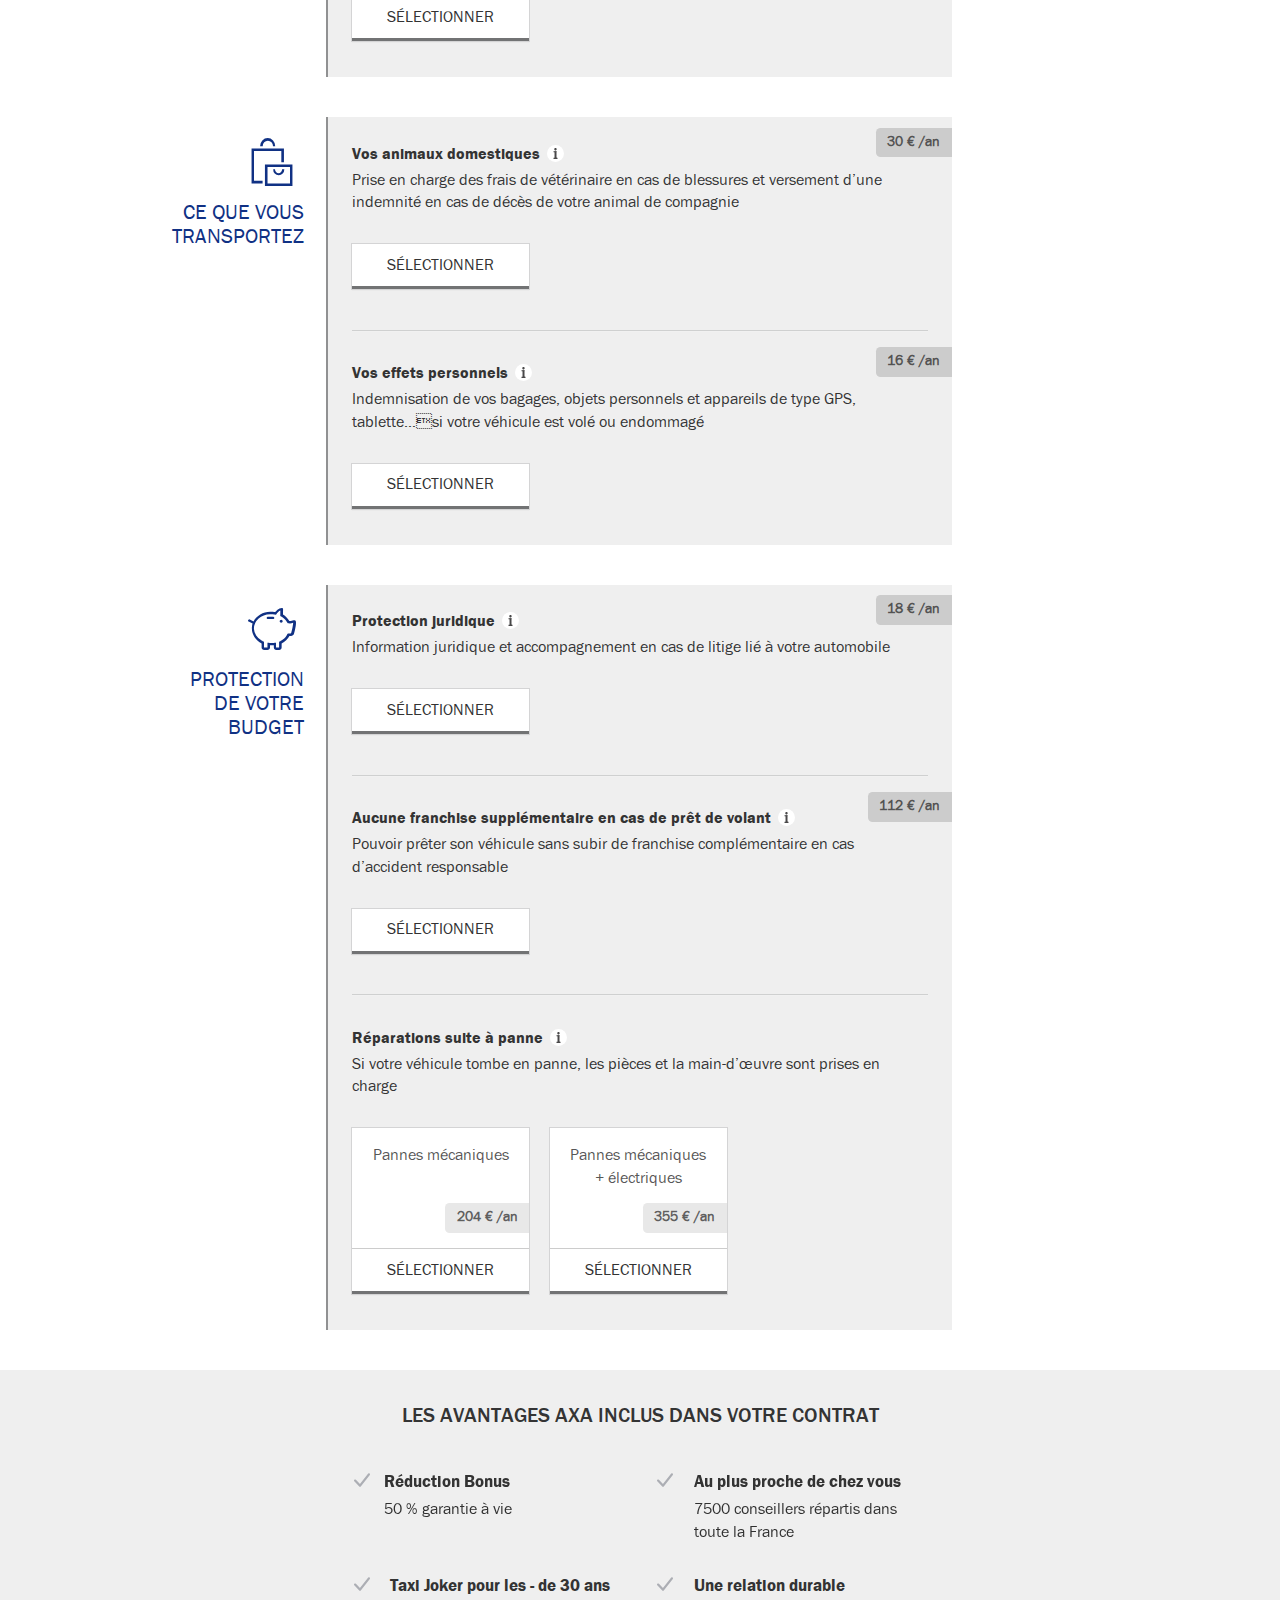
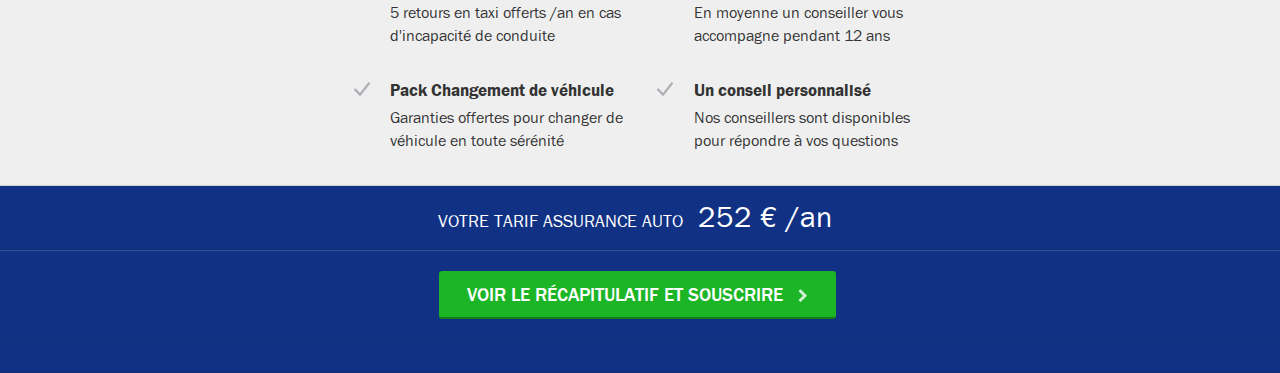
==== commit 4f378595: "update scenario 1 + scenario 1 bis" ====
--- a/scenario1bis.html
+++ b/scenario1bis.html
@@ -288,13 +288,13 @@
           </div>
         </div>
         <!-- Fin Modal sticky -->
-
-      </div>
-      <div class="ui segment legende">
-        <div class="ui grid">
-          <div class="one wide column"><img src="images/recommandation_badge.svg"></div>
-          <div class="fourteen wide column description">Niveau de garantie recommandé par AXA suivant votre profil</div>
-        </div>
+      </div>
+      <div class="ui segment selectionneur center aligned">
+        <h5>Afficher<br>les garanties correspondant au  :</h5>
+        <button class="ui tiny fluid button tiers">Niveau<br>« <span>TIERS</span> »<br>à partir de 331 €/an</button>
+        <button class="ui tiny fluid button tiersEtendu">Niveau<br>« <span>TIERS ÉTENDU</span> »<br>à partir de 368 €/an</button>
+        <button class="ui tiny fluid button tousRisques">Niveau<br>« <span>TOUS RISQUES</span> »<br>à partir de 508 €/an</button>
+        <button class="ui tiny fluid button resetAll">Aucun niveau</button>
       </div>
     </div>
   </div>
@@ -383,8 +383,7 @@
               </div>
             </div>
 
-            <div class="ui card recommandation">
-                <img src="images/recommandation_badge.svg" class="icon-recommandation icon offerBadge"></i>
+            <div class="ui card tiers etendu tousRisques">
               <div class="content">
                 <div class="description center aligned">
                   Jusqu’à 500 000 €
@@ -392,7 +391,7 @@
                 <div class="ui label">54 € /an</div>
               </div>
               <div class="ui bottom attached buttons">
-                <div class="ui radio  checkbox tiers etendu tousRisques">
+                <div class="ui radio checkbox">
                   <input type="radio" name="garantie_conducteur">
                   <label><span></span></label>
                 </div>
@@ -459,7 +458,7 @@
               </div>
             </div>
 
-            <div class="ui card">
+            <div class="ui card tiers etendu tousRisques">
               <div class="content">
                 <h4 class="ui sub header center aligned">
                   Niveau 2
@@ -481,8 +480,7 @@
               </div>
             </div>
 
-            <div class="ui card recommandation">
-                <img src="images/recommandation_badge.svg" class="icon-recommandation icon offerBadge"></i>
+            <div class="ui card ">
               <div class="content">
                 <h4 class="ui sub header center aligned">
                   Niveau 3
@@ -500,7 +498,7 @@
                 <div class="ui label">72 € /an</div>
               </div>
               <div class="ui bottom attached buttons">
-                <div class="ui radio checkbox tiers etendu tousRisques">
+                <div class="ui radio checkbox">
                   <input type="radio" name="assistance">
                   <label><span></span></label>
                 </div>
@@ -548,7 +546,7 @@
           </div>
         </div>
 
-        <div class="ui card">
+        <div class="ui card etendu tousRisques">
           <div class="content">
             <h4 class="ui sub header center aligned">
               Niveau 2
@@ -566,8 +564,7 @@
           </div>
         </div>
 
-        <div class="ui card recommandation">
-            <img src="images/recommandation_badge.svg" class="icon-recommandation icon offerBadge"></i>
+        <div class="ui card">
           <div class="content">
             <h4 class="ui sub header center aligned">
               Niveau 3
@@ -578,7 +575,7 @@
             <div class="ui label">52 € /an</div>
           </div>
           <div class="ui bottom attached buttons">
-            <div class="ui radio checkbox etendu tousRisques">
+            <div class="ui radio checkbox">
               <input type="radio" name="bris_glace">
               <label><span></span></label>
             </div>
@@ -599,7 +596,7 @@
   <p>Indemnisation pour les dommages en cas d’accident, choc ou vandalisme de votre véhicule</p>
 
   <div class="ui three cards">
-    <div class="ui card">
+    <div class="ui card tousRisques">
       <div class="content">
         <div class="description center aligned">
           Avec franchise de 300 €
@@ -614,8 +611,7 @@
       </div>
     </div>
 
-    <div class="ui card recommandation">
-        <img src="images/recommandation_badge.svg" class="icon-recommandation icon offerBadge"></i>
+    <div class="ui card ">
       <div class="content">
         <div class="description center aligned">
           Sans franchise
@@ -623,7 +619,7 @@
         <div class="ui label">210 € /an</div>
       </div>
       <div class="ui bottom attached buttons">
-        <div class="ui radio checkbox tousRisques">
+        <div class="ui radio checkbox">
           <input type="radio" name="accident">
           <label><span></span></label>
         </div>
@@ -645,7 +641,7 @@
   <p>Indemnisation des dégâts causés à votre véhicule en cas de vol ou de tentative de vol, par un incendie et en cas d’événement climatique (hors catastrophes naturelles)</p>
 
   <div class="ui three cards">
-    <div class="ui card">
+    <div class="ui card etendu tousRisques">
       <div class="content">
         <div class="description center aligned">
           Avec franchise de 300 €
@@ -660,8 +656,7 @@
       </div>
     </div>
 
-    <div class="ui card recommandation">
-        <img src="images/recommandation_badge.svg" class="icon-recommandation icon offerBadge"></i>
+    <div class="ui card ">
       <div class="content">
         <div class="description center aligned">
           Sans franchise
@@ -669,7 +664,7 @@
         <div class="ui label">20 € /an</div>
       </div>
       <div class="ui bottom attached buttons">
-        <div class="ui radio checkbox etendu tousRisques">
+        <div class="ui radio checkbox">
           <input type="radio" name="volIncendie">
           <label><span></span></label>
         </div>
@@ -688,14 +683,13 @@
         <div class="ui fluid popup transition hidden">
           Nous vous indemnisons pour les dommages matériels subis par votre véhicule à la suite d’une catastrophe naturelle ou technologique déclarée par arrêté ministériel au Journal Officiel, ou à la suite d’un attentat tel que défini par le Code pénal.
         </div>
-        <img src="images/recommandation_badge.svg" class="iconInfo">
       </h4>
       <p>Indemnisation des dégâts causés à votre véhicule en cas de catastrophes naturelles et technologiques et en cas d’attentats</p>
 
       <div class="ui three cards">
-        <div class="ui card buttonStandAlone">
+        <div class="ui card buttonStandAlone etendu tousRisques">
           <div class="ui bottom attached buttons">
-            <div class="ui checkbox etendu tousRisques">
+            <div class="ui checkbox">
               <input type="checkbox" name="catastrophe">
               <label><span></span></label>
             </div>
@@ -724,7 +718,6 @@
             La valeur d’achat correspond au prix auquel vous avez acheté votre véhicule.<br>
             La valeur marché correspond au prix auquel le véhicule aurait pu être vendu juste avant le sinistre. Elle est toujours déterminée par un expert
           </div>
-          <img src="images/recommandation_badge.svg" class="iconInfo">
         </h4>
         <p>Vous êtes mieux indemnisé en cas de destruction ou vol de votre véhicule</p>
 
@@ -812,7 +805,6 @@
             <div class="ui fluid popup transition hidden">
               Nous indemnisons vos effets personnels tels que bagages, objets personnels et appareils de type GPS, DVD, ordinateur portable s'ils sont endommagés ou volés en même temps que votre véhicule.
             </div>
-          <img src="images/recommandation_badge.svg" class="iconInfo">
           </h4>
           <p>Indemnisation de vos bagages, objets personnels et appareils de type GPS, tablette…si votre véhicule est volé ou endommagé</p>
 
@@ -857,7 +849,6 @@
               <li>tout litige vous opposant à l’assureur de votre véhicule</li>
             </ul>
           </div>
-          <img src="images/recommandation_badge.svg" class="iconInfo">
         </h4>
         <p>Information juridique et accompagnement en cas de litige lié à votre automobile</p>
 
--- a/css/scenario1.css
+++ b/css/scenario1.css
@@ -548,6 +548,10 @@
 
 .ui[class*="bottom attached"].buttons .button:last-child {
   border-radius: 0;
+}
+
+.ui.cards > .card > .buttons, .ui.card > .buttons{
+  margin:0px;
 }
 
 .garanties .ui.segment .ui.cards .buttonStandAlone .ui.button{
@@ -569,6 +573,7 @@
 
 .garanties .ui.segment .iconInfo{
   width: 17px;
+  height: 17px;
   vertical-align: -3px;
   margin-left: 3px;
 }
@@ -711,6 +716,7 @@
 
 .garanties .ui.right.rail .ui.segment.detail .ui.grid img {
   width: 10px;
+  height: 10px;
 }
 .garanties .ui.right.rail .ui.segment.detail .ui.grid > .twelve.wide.column{
   padding-right: 0;
@@ -723,7 +729,7 @@
 }
 
 .garanties .ui.right.rail .ui.segment.selectionneur .ui.button {
-  font-family: 'urwfranklingothicw02medium';
+  font-family: 'urwfranklingothicw02regular';
   font-weight: normal;
   background: #1bb526;;
   color: #fff;
@@ -734,7 +740,9 @@
 }
 
 .garanties .ui.right.rail .ui.segment.selectionneur .ui.button span {
-  font-family: 'urwfranklingothicw02regular';
+  font-family: 'urwfranklingothicw02medium';
+  font-weight: normal;
+  font-size: 15px;
 }
 
 .garanties .ui.right.rail .ui.segment.selectionneur .ui.button:hover{
@@ -746,7 +754,6 @@
   font-family: 'urwfranklingothicw02regular';
   font-weight: normal;
 }
-
 
 
 .garanties .ui.right.rail .ui.segment.legende {
@@ -757,14 +764,13 @@
 
 .garanties .ui.right.rail .ui.segment.legende img{
   width: 15px;
+  height: 15px;
 }
 
 .garanties .ui.right.rail .ui.grid > .description{
   padding-left: 5px;
   width: 78% !important;
 }
-
-
 
 
 
@@ -804,7 +810,7 @@
 }
 
 .ui.dimmer .ui.modal table{
-  padding:30px;
+  /* padding:30px; */
 }
 
 .ui.modal table i{
@@ -825,6 +831,16 @@
 
 .ui.modal table .offer{
   font-family: 'urwfranklingothicw02medium';
+  width: 266px;
+}
+
+.ui.modal table .detailOffer{
+  width: 182px;
+}
+
+.ui.modal table td.amount{
+  font-family: 'urwfranklingothicw02medium';
+  width: 80px;
 }
 
 .ui.modal table .detailOffer, #footer .ui.modal table .amount{
@@ -848,6 +864,22 @@
 .ui.modal .ui.basic.table tr:last-child td{
   padding-bottom: 0px;
 }
+
+
+.ui[class*="very basic"].table:not(.sortable):not(.striped) td:first-child{
+  width: 237px;
+}
+
+.ui.modal .ui[class*="very basic"].table:not(.sortable):not(.striped) td:last-child{
+width: 50px;
+}
+
+
+.ui.modal .ui.table tr:first-child td{
+  line-height: 1.3em;
+}
+
+
 
 .ui.modal .footer {
   text-align: center;
@@ -914,24 +946,40 @@
   background-color: rgba(255, 255, 255, 0.85);
 }
 
-/* body.dimmed.dimmable{
-  overflow: hidden;
-position: fixed;
+body.dimmed.dimmable{
+  overflow: visible;
   overflow-y: scroll;
   width: 100%;
-} */
+}
 
 .garanties .ui.right.rail .ui.modal{
   position:absolute;
-  width: 795px;
-  top:0px;
-  left:-627px;
+  width: 840px;
+  top:0px !important;
+  left:-672px;
   border-radius: 0;
   box-shadow: none;
   background: #efefef;
   margin: 0 !important;
   border:none;
   padding: 30px;
+  overflow: hidden;
+}
+
+.ui.modal .cartTableWrapper{
+  position: relative;
+  margin-top: 50px;
+  height: 450px;
+  max-height: 450px;
+  overflow:auto;
+}
+
+.ui.dimmer .ui.modal .cartTableWrapper{
+  padding: 40px;
+}
+
+.mCS-dark.mCSB_scrollTools .mCSB_dragger .mCSB_dragger_bar{
+  background-color: rgba(0,0,0,0.3);
 }
 
 
@@ -953,6 +1001,7 @@
 .garanties .ui.right.rail .ui.modal table .detailOffer, .garanties .ui.right.rail .ui.modal table .amount{
   font-family: 'urwfranklingothicw02medium';
   color: #103184;
+  text-align: right;
 }
 
 .garanties .ui.right.rail .ui.modal .ui.basic.table tbody tr.owned td{
@@ -997,8 +1046,8 @@
   padding: 0.78571429em 1.5em;
   text-align: center;
   border-top: 1px solid #cccccc;
-  border-right: 1px solid #cccccc;
-  border-left: 1px solid #cccccc;
+  /* border-right: 1px solid #cccccc;
+  border-left: 1px solid #cccccc; */
 }
 
 .ui.checkbox label{
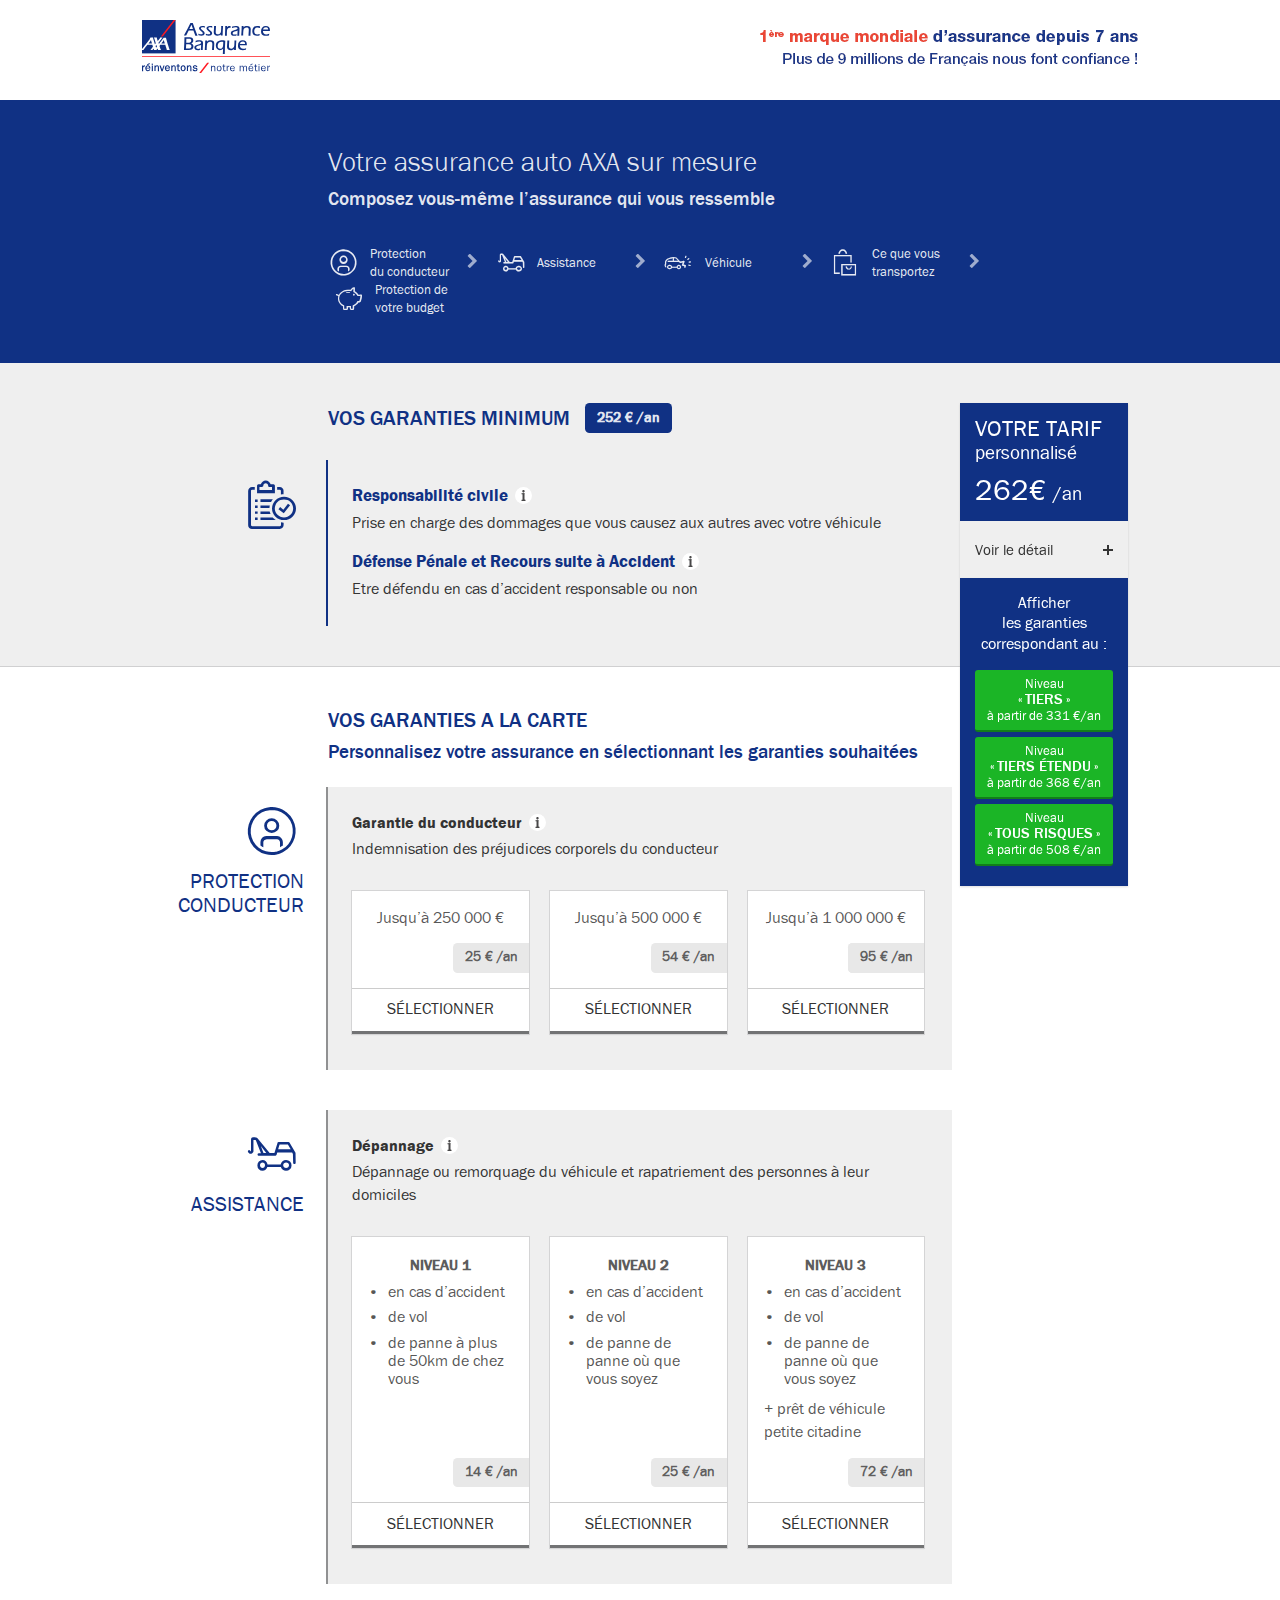
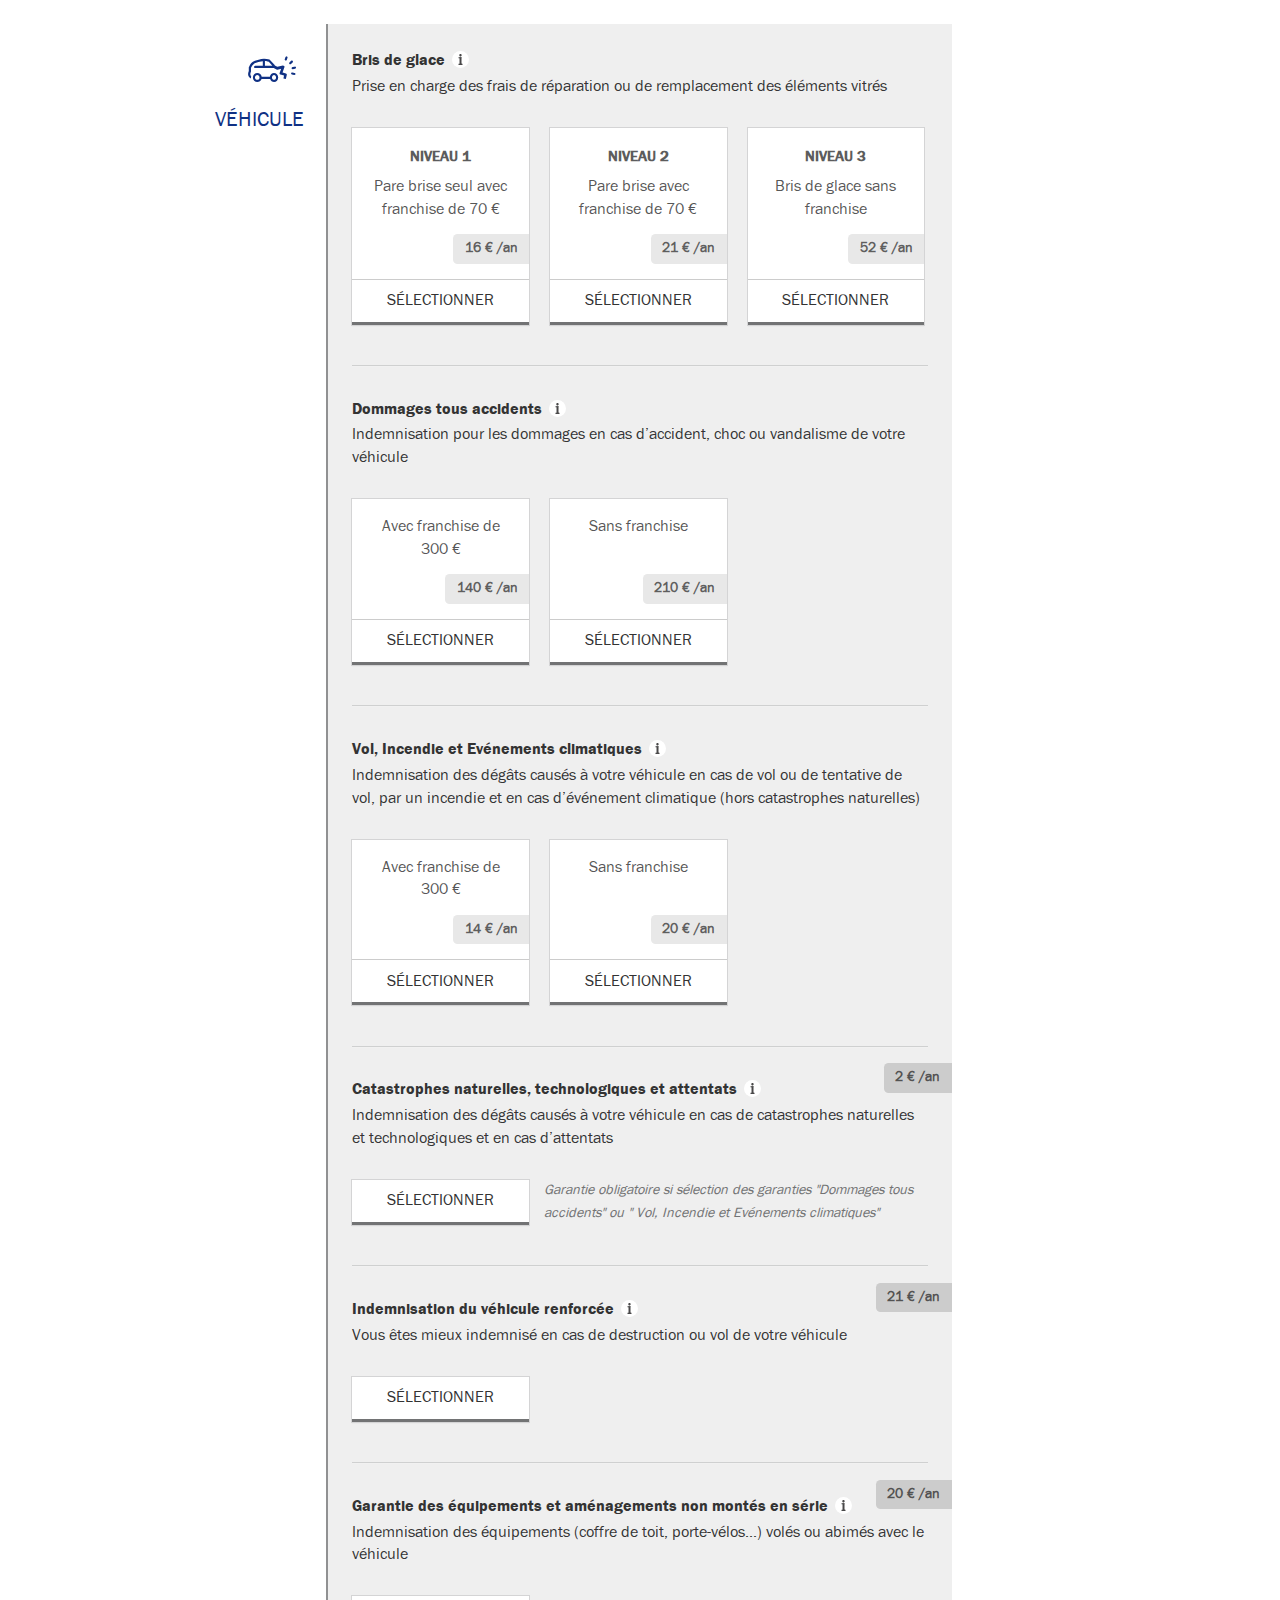
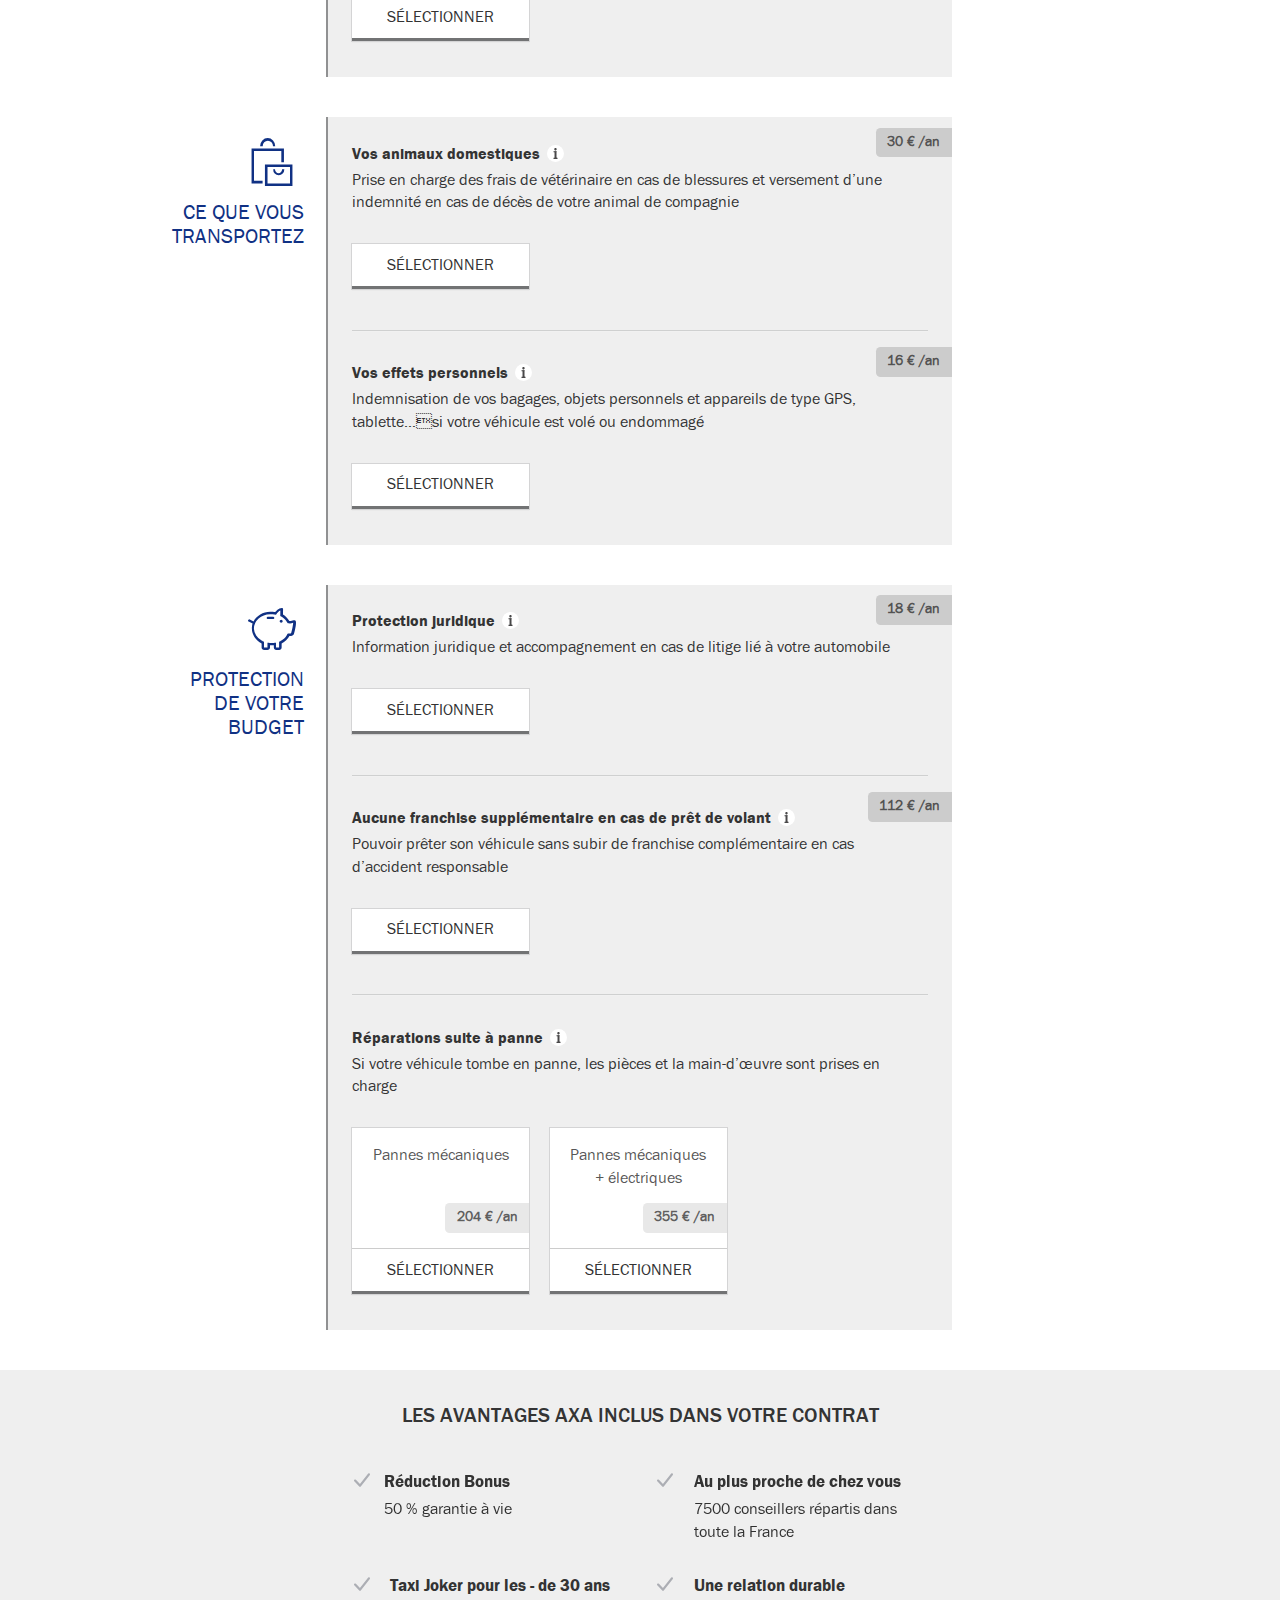
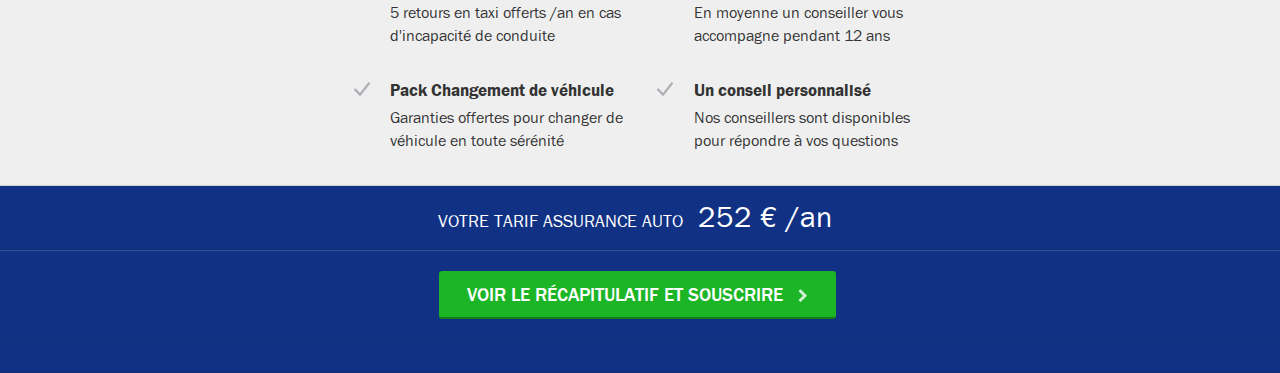
==== commit e240b505: "update fonctionnalités radio sur scenario 1bis + 1" ====
--- a/scenario1bis.html
+++ b/scenario1bis.html
@@ -291,10 +291,20 @@
       </div>
       <div class="ui segment selectionneur center aligned">
         <h5>Afficher<br>les garanties correspondant au  :</h5>
-        <button class="ui tiny fluid button tiers">Niveau<br>« <span>TIERS</span> »<br>à partir de 331 €/an</button>
-        <button class="ui tiny fluid button tiersEtendu">Niveau<br>« <span>TIERS ÉTENDU</span> »<br>à partir de 368 €/an</button>
-        <button class="ui tiny fluid button tousRisques">Niveau<br>« <span>TOUS RISQUES</span> »<br>à partir de 508 €/an</button>
-        <button class="ui tiny fluid button resetAll">Aucun niveau</button>
+
+        <div class="ui checkbox tiers">
+          <input type="checkbox" name="garantie_conducteur" >
+          <label>Niveau<br>« <span>TIERS</span> »<br>à partir de 331 €/an</label>
+        </div>
+        <div class="ui checkbox tiersEtendu">
+          <input type="checkbox" name="garantie_conducteur" >
+          <label>Niveau<br>« <span>TIERS ÉTENDU</span> »<br>à partir de 368 €/an</label>
+        </div>
+        <div class="ui checkbox tousRisques">
+          <input type="checkbox" name="garantie_conducteur" >
+          <label>Niveau<br>« <span>TOUS RISQUES</span> »<br>à partir de 508 €/an</label>
+        </div>
+
       </div>
     </div>
   </div>
@@ -376,8 +386,8 @@
               </div>
 
               <div class="ui bottom attached buttons">
-                <div class="ui radio checkbox">
-                  <input type="radio" name="garantie_conducteur" >
+                <div class="ui checkbox">
+                  <input type="checkbox" name="garantie_conducteur" >
                   <label><span></span></label>
                 </div>
               </div>
@@ -391,8 +401,8 @@
                 <div class="ui label">54 € /an</div>
               </div>
               <div class="ui bottom attached buttons">
-                <div class="ui radio checkbox">
-                  <input type="radio" name="garantie_conducteur">
+                <div class="ui checkbox">
+                  <input type="checkbox" name="garantie_conducteur">
                   <label><span></span></label>
                 </div>
               </div>
@@ -407,8 +417,8 @@
               </div>
               <div class="ui bottom"><div class="ui label">95 € /an</div></div>
               <div class="ui bottom attached buttons">
-                <div class="ui radio checkbox">
-                  <input type="radio" name="garantie_conducteur">
+                <div class="ui checkbox">
+                  <input type="checkbox" name="garantie_conducteur">
                   <label><span></span></label>
                 </div>
               </div>
@@ -451,8 +461,8 @@
                   <div class="ui label">14 € /an</div>
               </div>
               <div class="ui bottom attached buttons">
-                <div class="ui radio checkbox">
-                  <input type="radio" name="assistance">
+                <div class="ui checkbox">
+                  <input type="checkbox" name="assistance">
                   <label><span></span></label>
                 </div>
               </div>
@@ -473,8 +483,8 @@
                 <div class="ui label">25 € /an</div>
               </div>
               <div class="ui bottom attached buttons">
-                <div class="ui radio checkbox">
-                  <input type="radio" name="assistance">
+                <div class="ui checkbox">
+                  <input type="checkbox" name="assistance">
                   <label><span></span></label>
                 </div>
               </div>
@@ -498,8 +508,8 @@
                 <div class="ui label">72 € /an</div>
               </div>
               <div class="ui bottom attached buttons">
-                <div class="ui radio checkbox">
-                  <input type="radio" name="assistance">
+                <div class="ui checkbox">
+                  <input type="checkbox" name="assistance">
                   <label><span></span></label>
                 </div>
               </div>
@@ -539,8 +549,8 @@
               <div class="ui label">16 € /an</div>
           </div>
           <div class="ui bottom attached buttons">
-            <div class="ui radio checkbox">
-              <input type="radio" name="bris_glace">
+            <div class="ui checkbox">
+              <input type="checkbox" name="bris_glace">
               <label><span></span></label>
             </div>
           </div>
@@ -557,8 +567,8 @@
             <div class="ui label">21 € /an</div>
           </div>
           <div class="ui bottom attached buttons">
-            <div class="ui radio checkbox">
-              <input type="radio" name="bris_glace">
+            <div class="ui checkbox">
+              <input type="checkbox" name="bris_glace">
               <label><span></span></label>
             </div>
           </div>
@@ -575,8 +585,8 @@
             <div class="ui label">52 € /an</div>
           </div>
           <div class="ui bottom attached buttons">
-            <div class="ui radio checkbox">
-              <input type="radio" name="bris_glace">
+            <div class="ui checkbox">
+              <input type="checkbox" name="bris_glace">
               <label><span></span></label>
             </div>
           </div>
@@ -604,8 +614,8 @@
           <div class="ui label">140 € /an</div>
       </div>
       <div class="ui bottom attached buttons">
-        <div class="ui radio checkbox">
-          <input type="radio" name="accident">
+        <div class="ui checkbox">
+          <input type="checkbox" name="accident">
           <label><span></span></label>
         </div>
       </div>
@@ -619,8 +629,8 @@
         <div class="ui label">210 € /an</div>
       </div>
       <div class="ui bottom attached buttons">
-        <div class="ui radio checkbox">
-          <input type="radio" name="accident">
+        <div class="ui checkbox">
+          <input type="checkbox" name="accident">
           <label><span></span></label>
         </div>
       </div>
@@ -649,8 +659,8 @@
           <div class="ui label">14 € /an</div>
       </div>
       <div class="ui bottom attached buttons">
-        <div class="ui radio checkbox">
-          <input type="radio" name="volIncendie">
+        <div class="ui checkbox">
+          <input type="checkbox" name="volIncendie">
           <label><span></span></label>
         </div>
       </div>
@@ -664,8 +674,8 @@
         <div class="ui label">20 € /an</div>
       </div>
       <div class="ui bottom attached buttons">
-        <div class="ui radio checkbox">
-          <input type="radio" name="volIncendie">
+        <div class="ui checkbox">
+          <input type="checkbox" name="volIncendie">
           <label><span></span></label>
         </div>
       </div>
@@ -716,7 +726,7 @@
               <li>et à sa valeur marché majorée si le sinistre intervient au-delà </li>
             </ul>
             La valeur d’achat correspond au prix auquel vous avez acheté votre véhicule.<br>
-            La valeur marché correspond au prix auquel le véhicule aurait pu être vendu juste avant le sinistre. Elle est toujours déterminée par un expert
+            La valeur marché correspond au prix auquel le véhicule aurait pu être vendu juste avant le sinistre. Elle est toujours déterminée par un expert.
           </div>
         </h4>
         <p>Vous êtes mieux indemnisé en cas de destruction ou vol de votre véhicule</p>
@@ -839,7 +849,7 @@
         <h4>Protection juridique
           <img src="images/information_colored.svg" class="iconInfo pop" data-variation="inverted" data-position="top center" >
           <div class="ui fluid  popup transition hidden">
-            Information juridique par téléphone et accompagnement jusqu’à la résolution amiable ou judiciaire du litige et la prise en charge des frais et honoraires  (experts, avocats…) jusqu’à 10 000 €.  Domaines d’application :<br>
+            Information juridique par téléphone et accompagnement jusqu’à la résolution amiable ou judiciaire du litige et la prise en charge des frais et honoraires  (experts, avocats…) jusqu’à 10 000 €.<br>Domaines d’application :<br>
             <ul>
               <li>l’achat ou la vente du véhicule,</li>
               <li>le contrôle technique,</li>
@@ -902,6 +912,9 @@
         </h4>
         <p>Si votre véhicule tombe en panne, les pièces et la main-d’œuvre sont prises en charge</p>
 
+
+
+
         <div class="ui three cards">
           <div class="ui card">
             <div class="content">
@@ -911,8 +924,8 @@
                 <div class="ui label">204 € /an</div>
             </div>
             <div class="ui bottom attached buttons">
-              <div class="ui radio checkbox">
-                <input type="radio" name="panne">
+              <div class="ui checkbox">
+                <input type="checkbox" name="panne">
                 <label><span></span></label>
               </div>
             </div>
@@ -926,8 +939,8 @@
               <div class="ui label">355 € /an</div>
             </div>
             <div class="ui bottom attached buttons">
-              <div class="ui radio checkbox">
-                <input type="radio" name="panne">
+              <div class="ui checkbox">
+                <input type="checkbox" name="panne">
                 <label><span></span></label>
               </div>
             </div>
--- a/css/scenario1.css
+++ b/css/scenario1.css
@@ -554,9 +554,6 @@
   margin:0px;
 }
 
-.garanties .ui.segment .ui.cards .buttonStandAlone .ui.button{
-  border-top: 0;
-}
 
 .garanties .ui.segment .ui.three.cards .ui.segment.sideNote{
   padding: 0;
@@ -728,6 +725,7 @@
   font-size: 14px;
 }
 
+
 .garanties .ui.right.rail .ui.segment.selectionneur .ui.button {
   font-family: 'urwfranklingothicw02regular';
   font-weight: normal;
@@ -749,6 +747,37 @@
   transition: background 0.2s;
   background: #14971d;
 }
+
+
+.garanties .ui.right.rail .ui.segment.selectionneur .ui.checkbox label {
+  font-family: 'urwfranklingothicw02regular';
+  font-weight: normal;
+  background: #1bb526;;
+  color: #fff;
+  line-height: 16px;
+  padding: 6px;
+  margin-bottom: 5px;
+  border-bottom: 2px solid rgba(0, 0, 0, 0.3);
+  border-radius: 3px;
+  border-top: 0px;
+  font-size: 13px;
+}
+
+.garanties .ui.right.rail .ui.segment.selectionneur .ui.checkbox.checked label {
+  background: #14971d;
+}
+
+.garanties .ui.right.rail .ui.segment.selectionneur .ui.checkbox span {
+  font-family: 'urwfranklingothicw02medium';
+  font-weight: normal;
+  font-size: 15px;
+}
+
+.garanties .ui.right.rail .ui.segment.selectionneur .ui.checkbox label:hover{
+  transition: background 0.2s;
+  background: #14971d;
+}
+
 
 .garanties .ui.right.rail h5{
   font-family: 'urwfranklingothicw02regular';
@@ -811,6 +840,7 @@
 
 .ui.dimmer .ui.modal table{
   /* padding:30px; */
+  margin-bottom: 20px;
 }
 
 .ui.modal table i{
@@ -1050,12 +1080,15 @@
   border-left: 1px solid #cccccc; */
 }
 
-.ui.checkbox label{
-  border-top: none;
-
-}
-
-.ui.checkbox label > span:before{
+.ui.three.cards .ui.checkbox label{
+  border-top: 1px solid #cccccc;
+}
+
+.garanties .ui.segment .ui.cards .buttonStandAlone .ui.checkbox label{
+  border-top: 0;
+}
+
+.ui.three.cards .ui.checkbox label > span:before{
   content: "SÉLECTIONNER";
 }
 
@@ -1065,8 +1098,12 @@
   transition: background 0.2s;
 }
 
-.ui.radio.checked label > span:before, .ui.checkbox.checked label > span:before{
+.ui.three.cards .ui.checkbox.checked label > span:before, .ui.checkbox.checked label > span:before{
   content: "SÉLECTIONNÉ";
+}
+
+.selectionneur .ui.checkbox.checked label > span:before, .ui.checkbox.checked label > span:before{
+  content: "";
 }
 
 
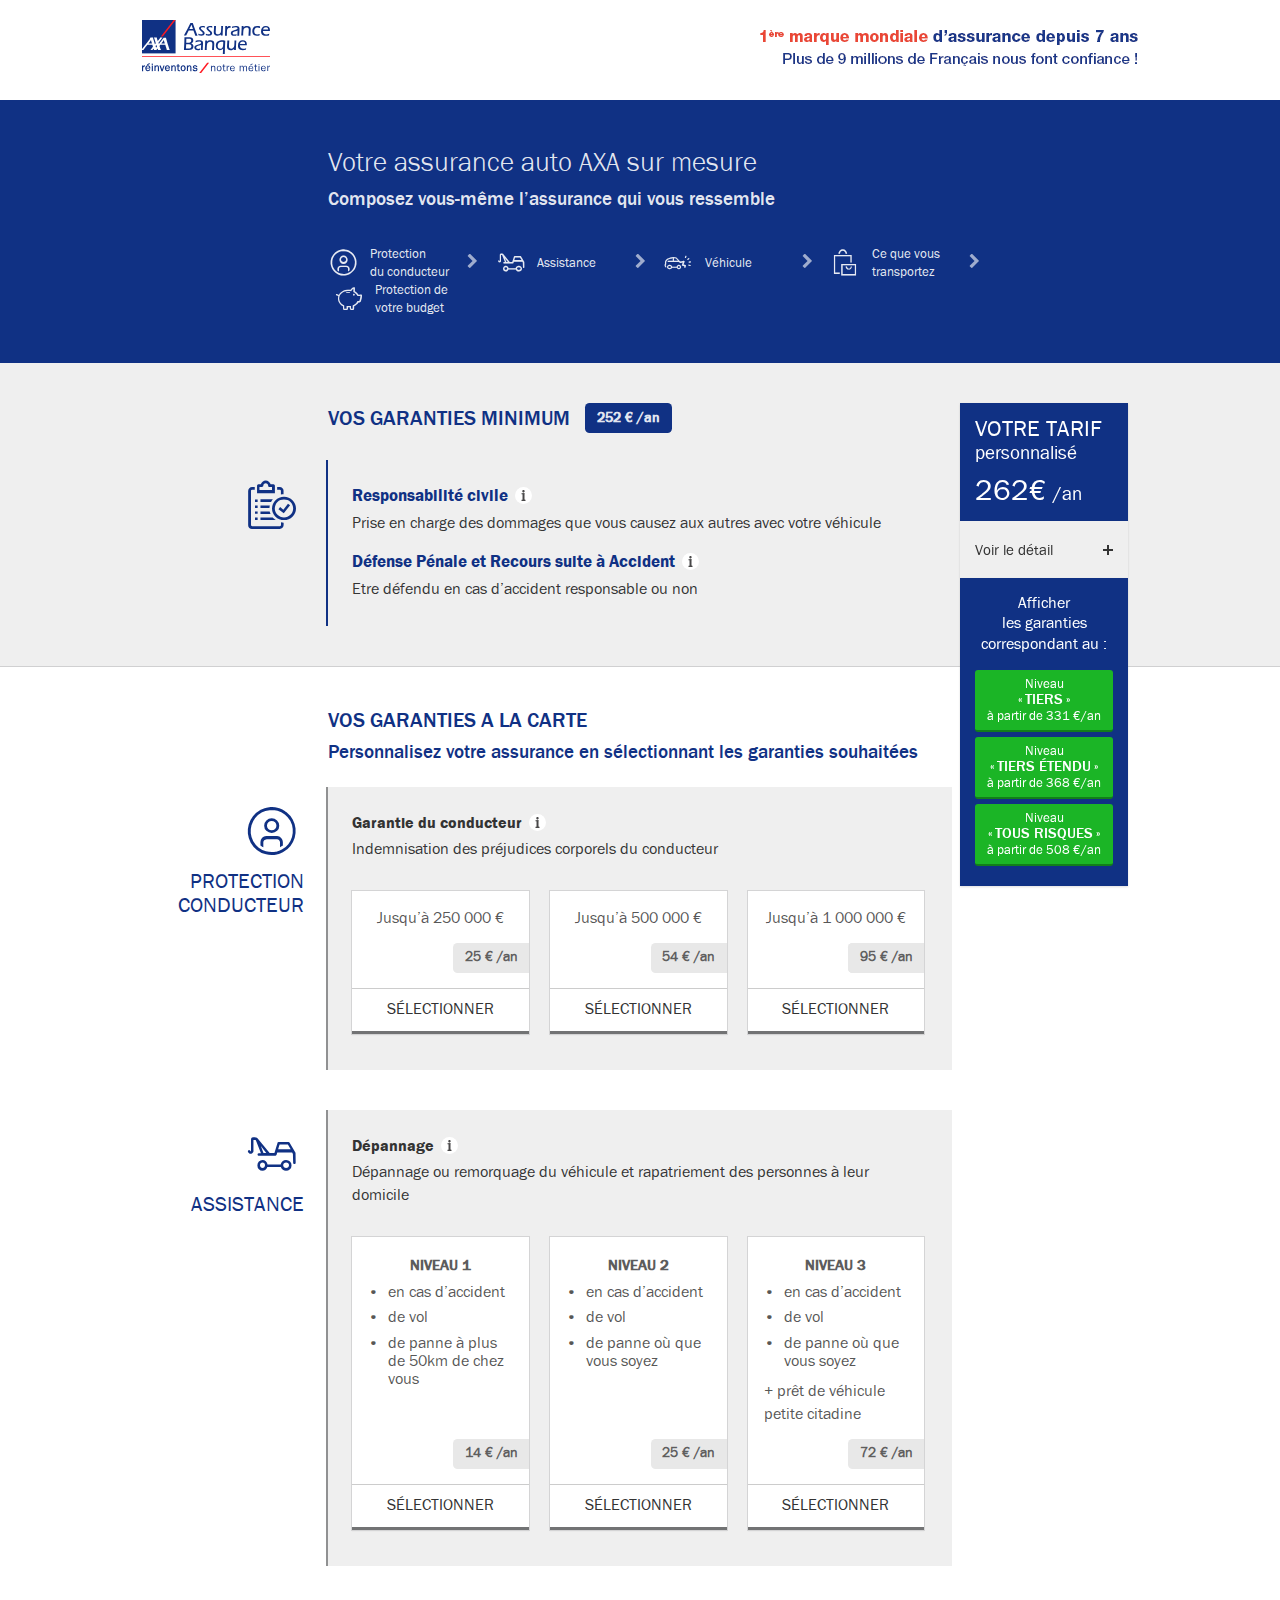
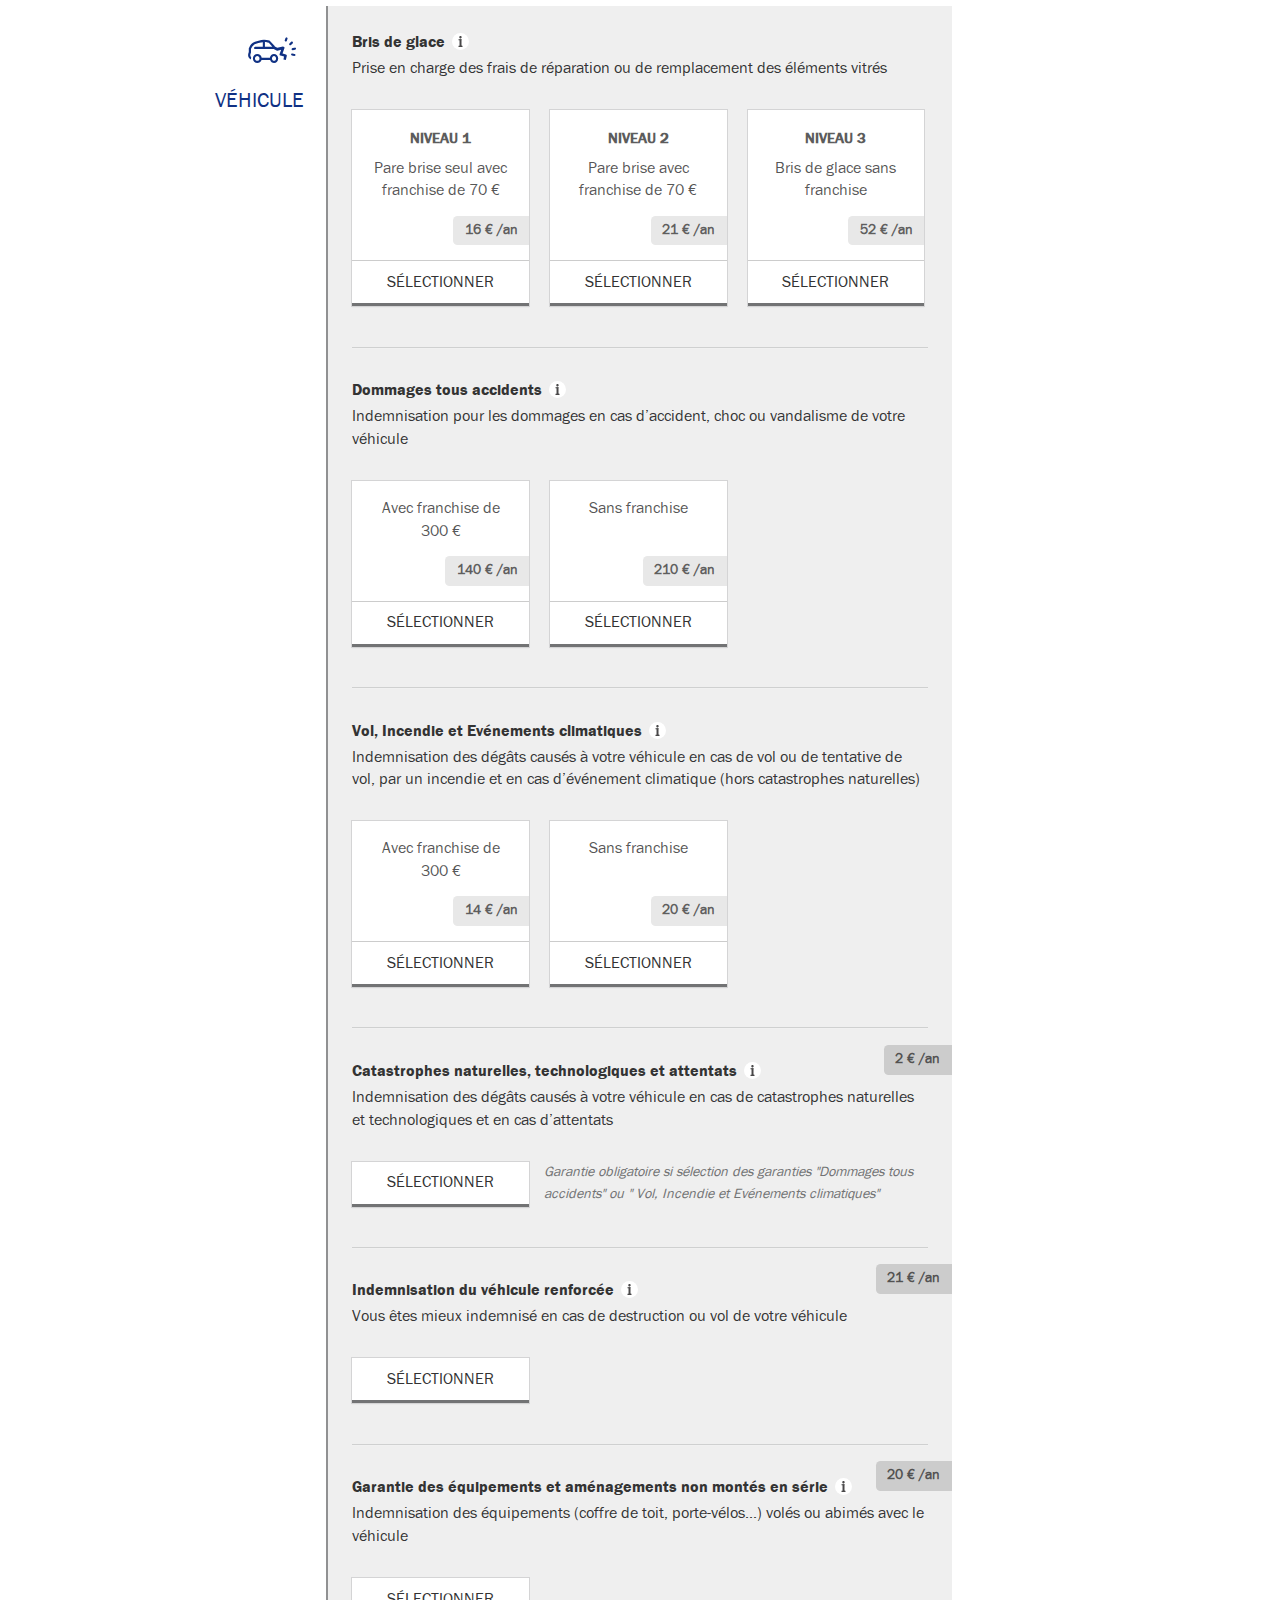
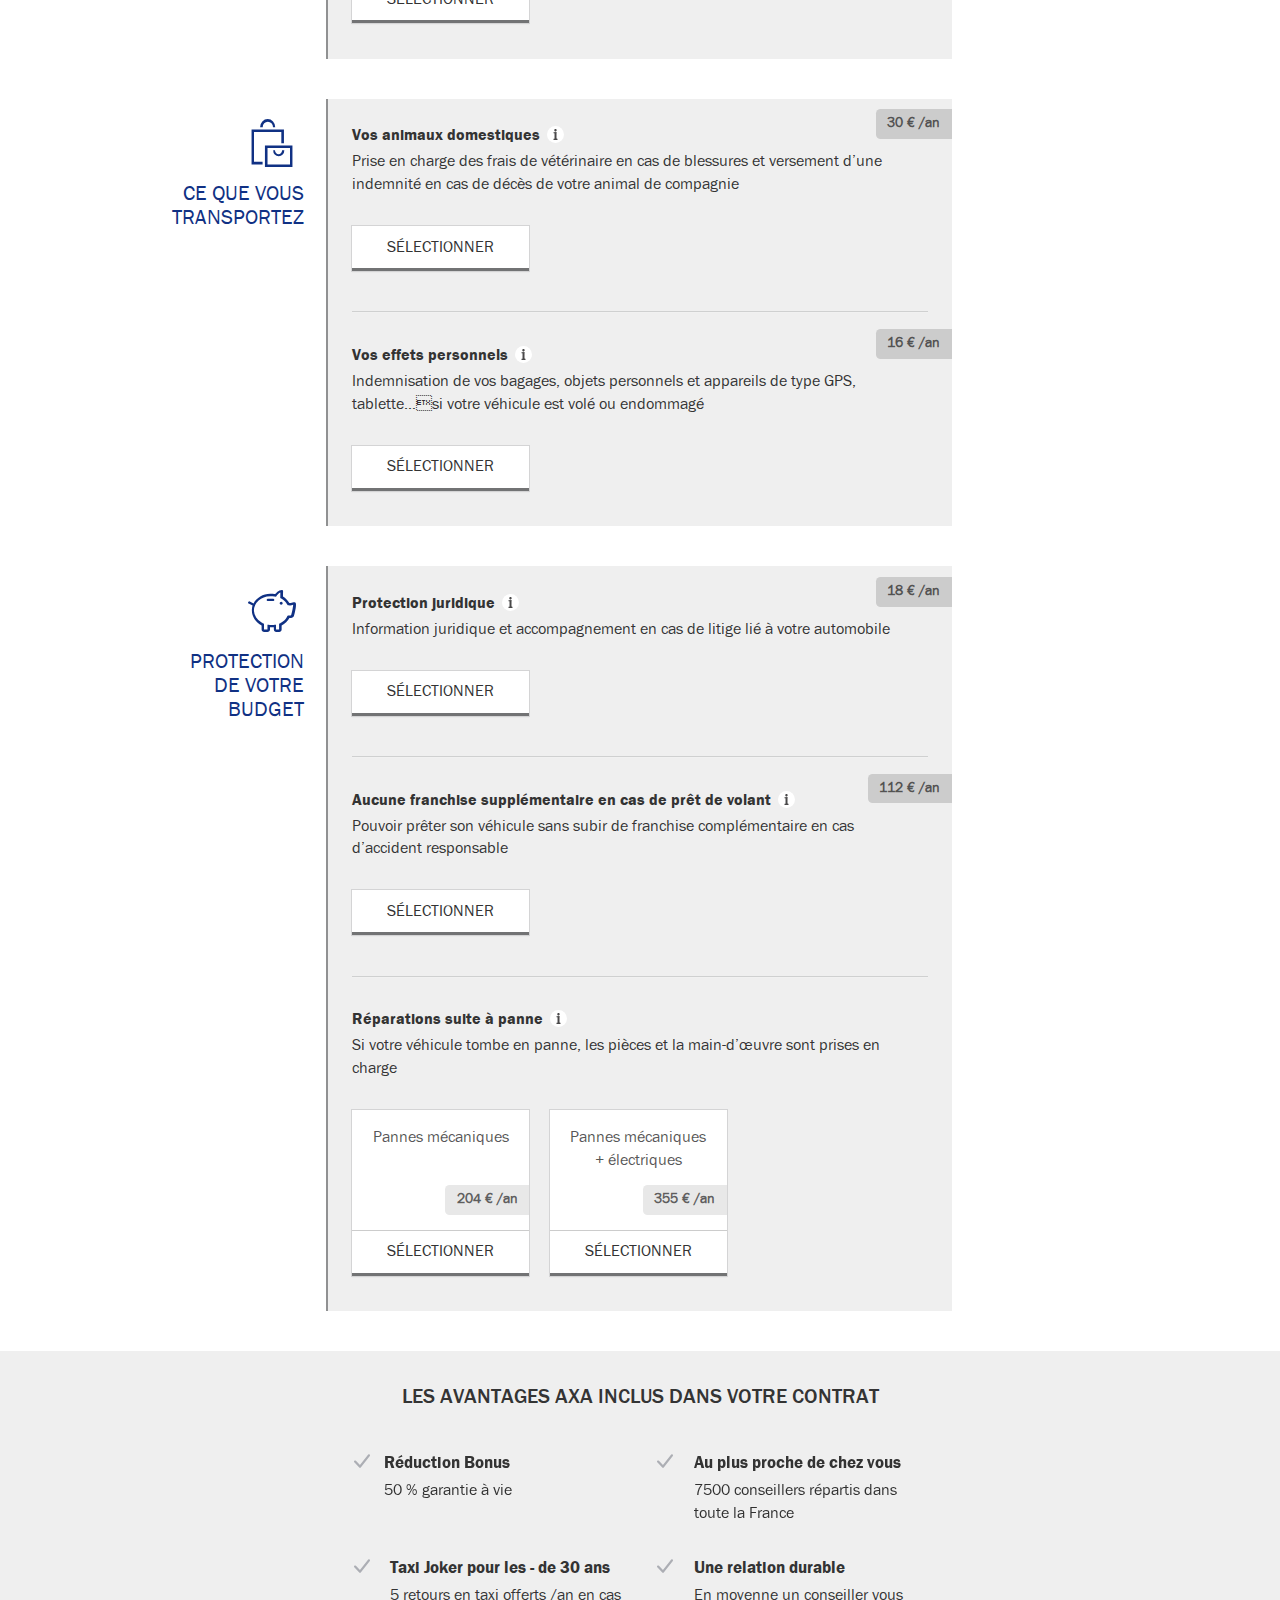
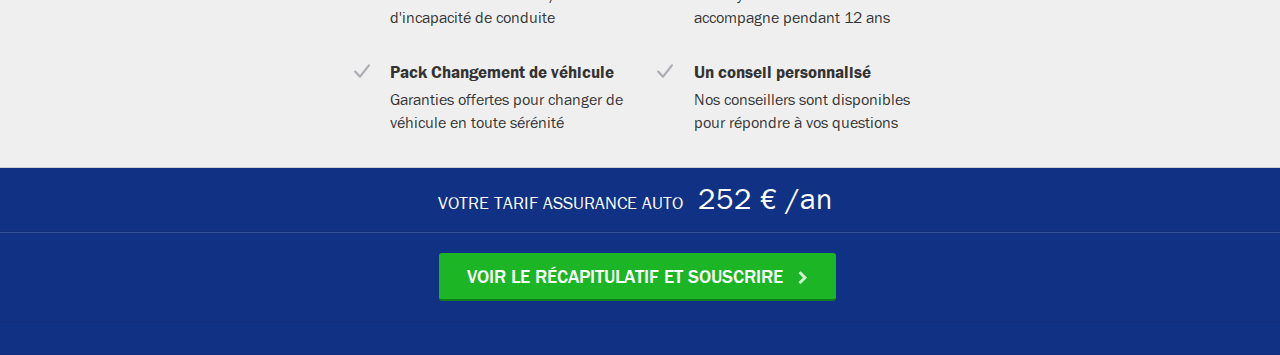
==== commit 95bfdd12: "modification scenario 1, 1bis, 3,5" ====
--- a/scenario1bis.html
+++ b/scenario1bis.html
@@ -443,7 +443,7 @@
 Nous prenons en charge l’organisation et les frais de taxi, train ou avion pour vous ramener chez vous et ensuite pour venir récupérer votre véhicule une fois réparé. Si vous préférez attendre sur place que votre véhicule soit réparé, nous organisons et prenons en charge les nuits d’hôtel (jusqu’à 2 nuits).
             </div>
           </h4>
-          <p>Dépannage ou remorquage du véhicule et rapatriement des personnes à leur domiciles</p>
+          <p>Dépannage ou remorquage du véhicule et rapatriement des personnes à leur domicile</p>
 
           <div class="ui three cards">
             <div class="ui card">
@@ -477,7 +477,7 @@
                   <div class="ui bulleted list">
                     <div class="item">en cas d’accident</div>
                     <div class="item">de vol</div>
-                    <div class="item">de panne de panne où que vous soyez</div>
+                    <div class="item">de panne où que vous soyez</div>
                   </div>
                 </div>
                 <div class="ui label">25 € /an</div>
@@ -499,7 +499,7 @@
                   <div class="ui bulleted list">
                     <div class="item">en cas d’accident</div>
                     <div class="item">de vol</div>
-                    <div class="item">de panne de panne où que vous soyez</div>
+                    <div class="item">de panne où que vous soyez</div>
                   </div>
                 </div>
                 <div class="description">
@@ -722,8 +722,8 @@
           <div class="ui fluid popup transition hidden">
             Votre véhicule vous est remboursé :
             <ul>
-              <li>à sa valeur d’achat  si le sinistre intervient durant les premières années   du véhicule (le nombre d’années est fonction du niveau choisi)</li>
-              <li>et à sa valeur marché majorée si le sinistre intervient au-delà </li>
+              <li>à sa valeur d’achat si le sinistre intervient durant les 3 premières années du véhicule</li>
+              <li>et à sa valeur marché + 15% si le sinistre intervient au-delà</li>
             </ul>
             La valeur d’achat correspond au prix auquel vous avez acheté votre véhicule.<br>
             La valeur marché correspond au prix auquel le véhicule aurait pu être vendu juste avant le sinistre. Elle est toujours déterminée par un expert.
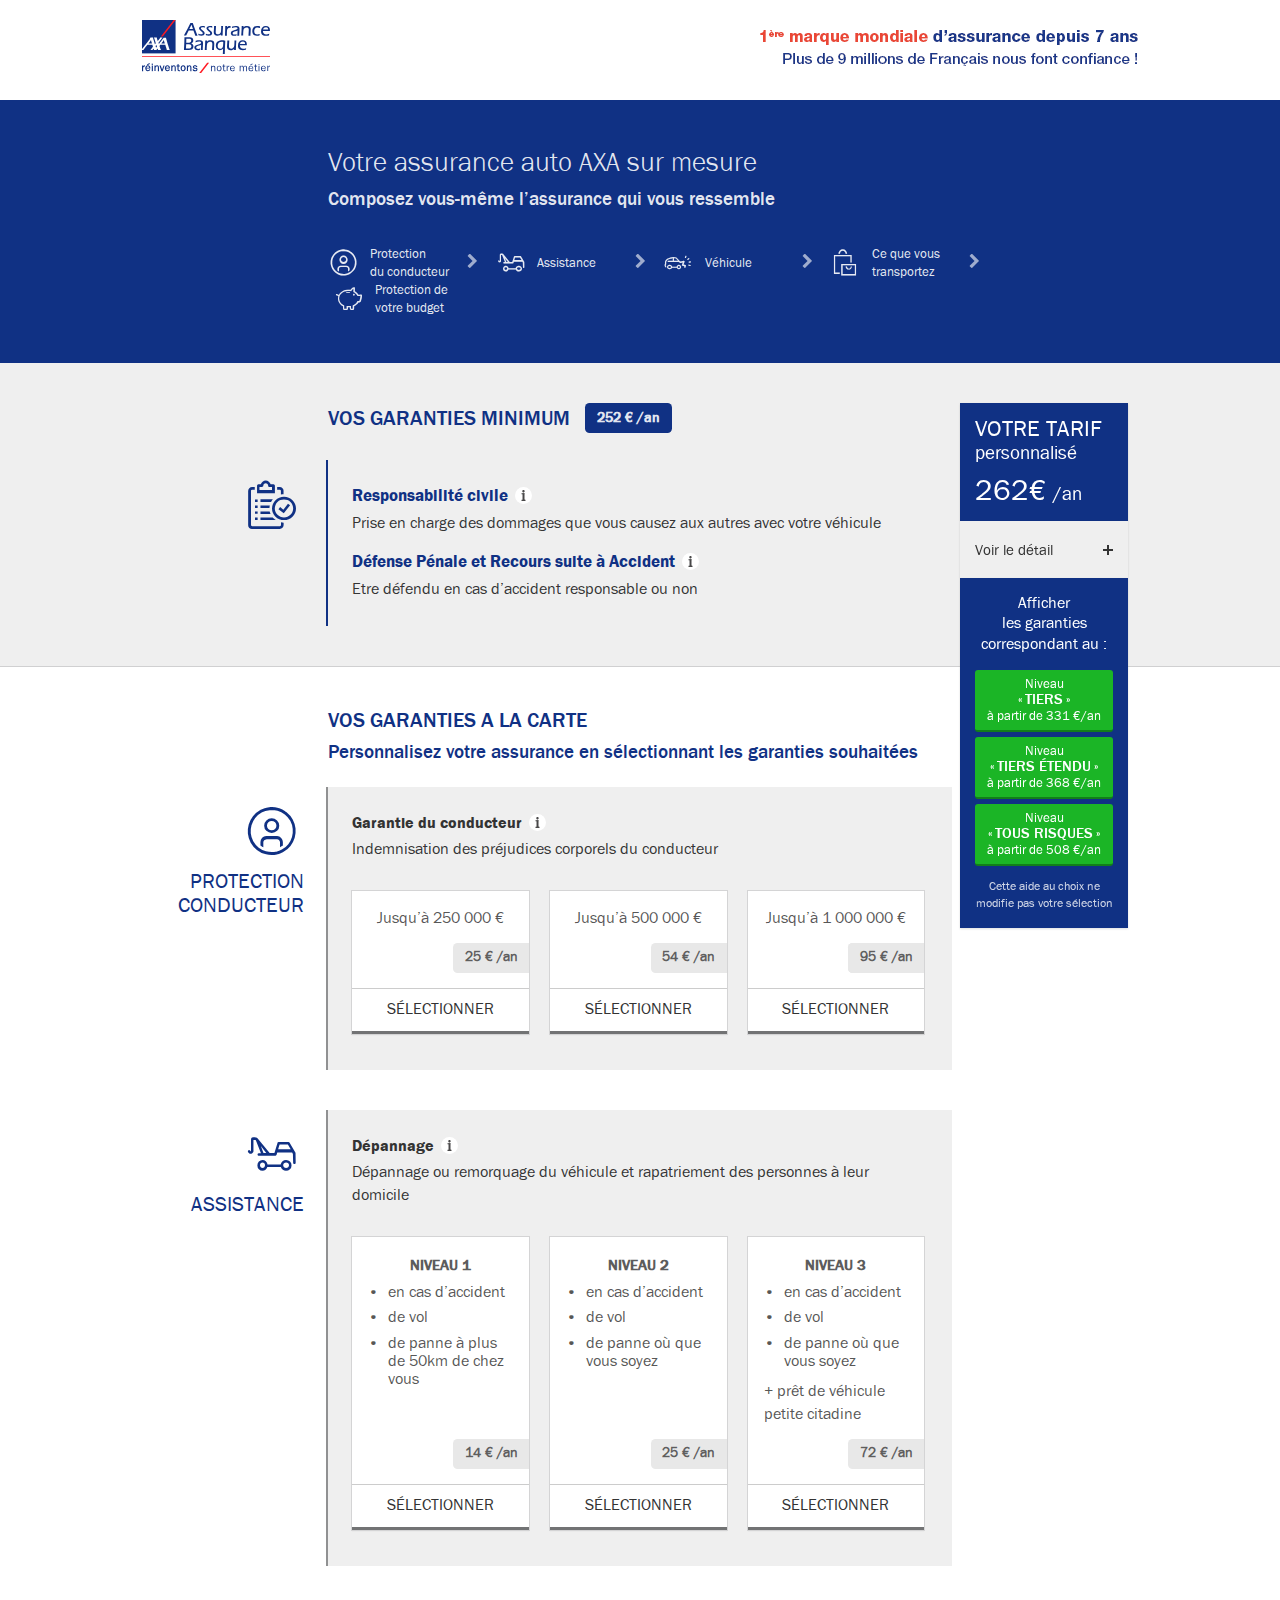
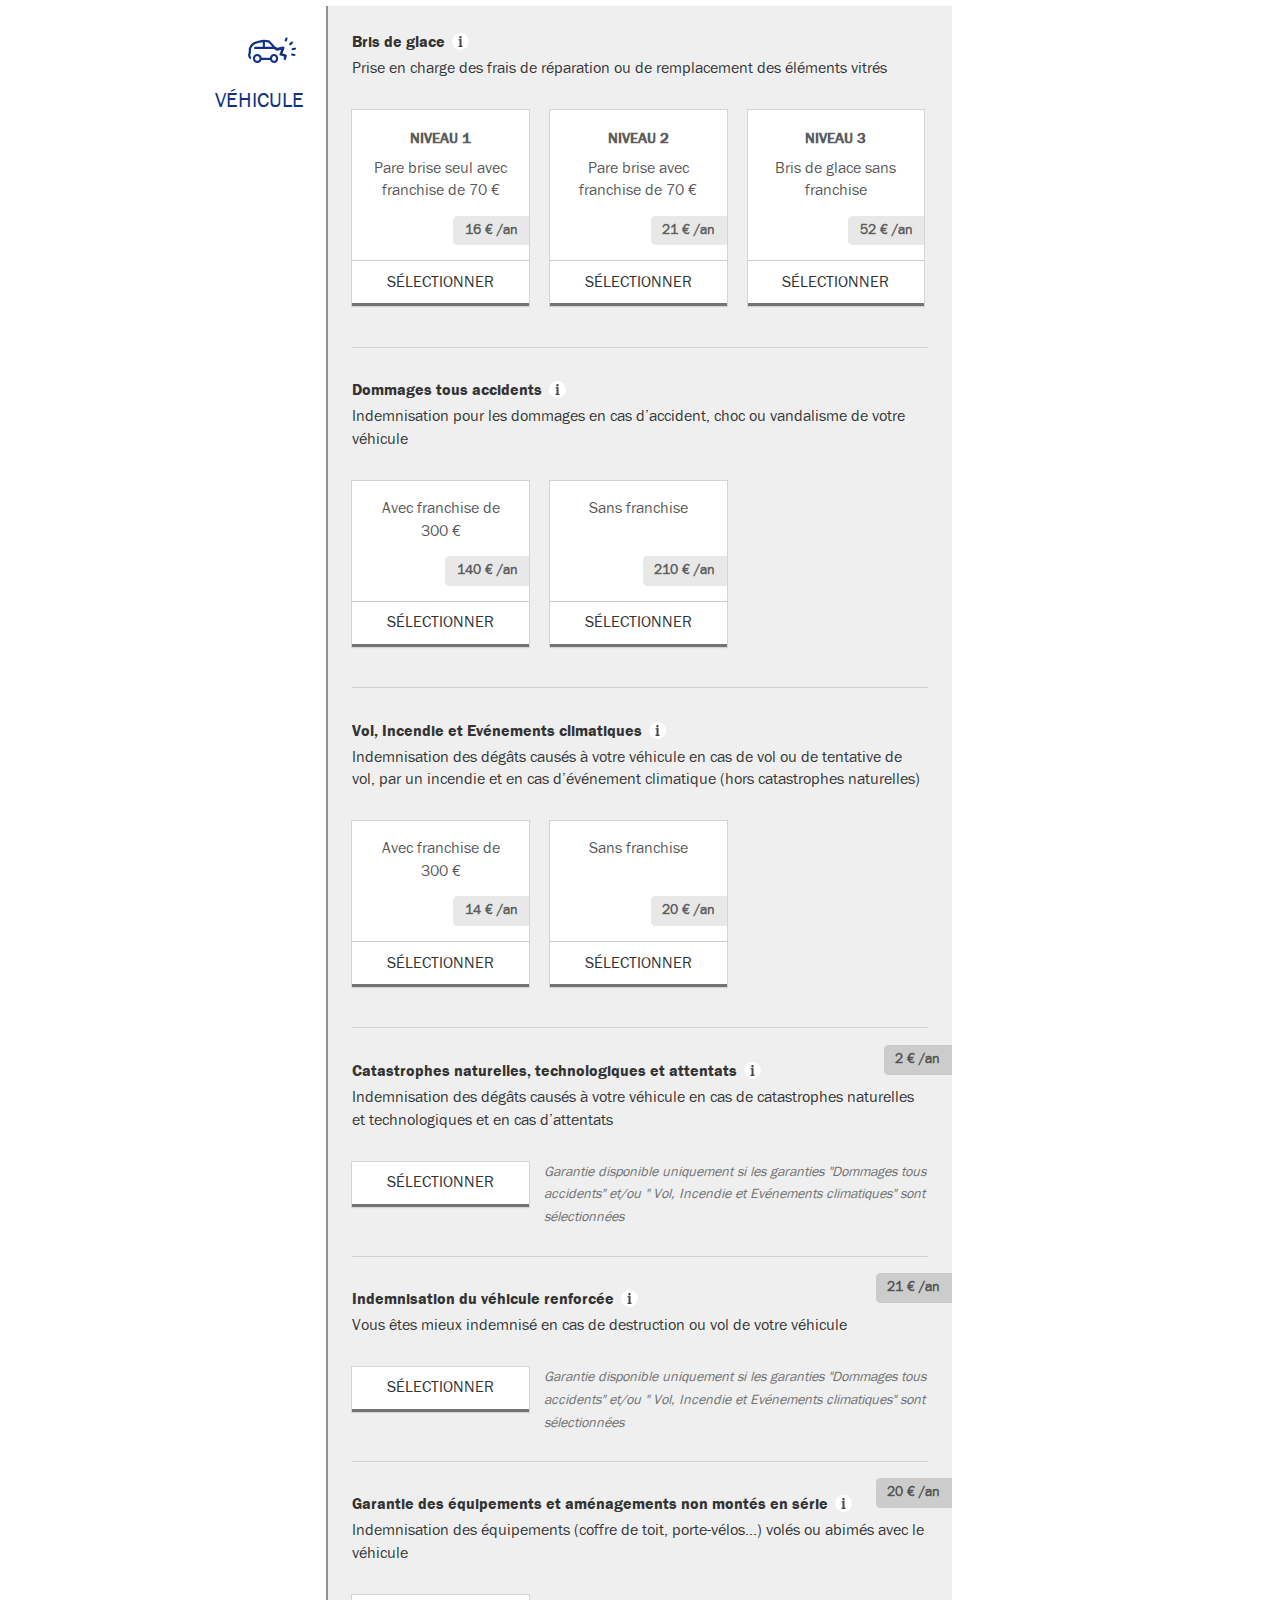
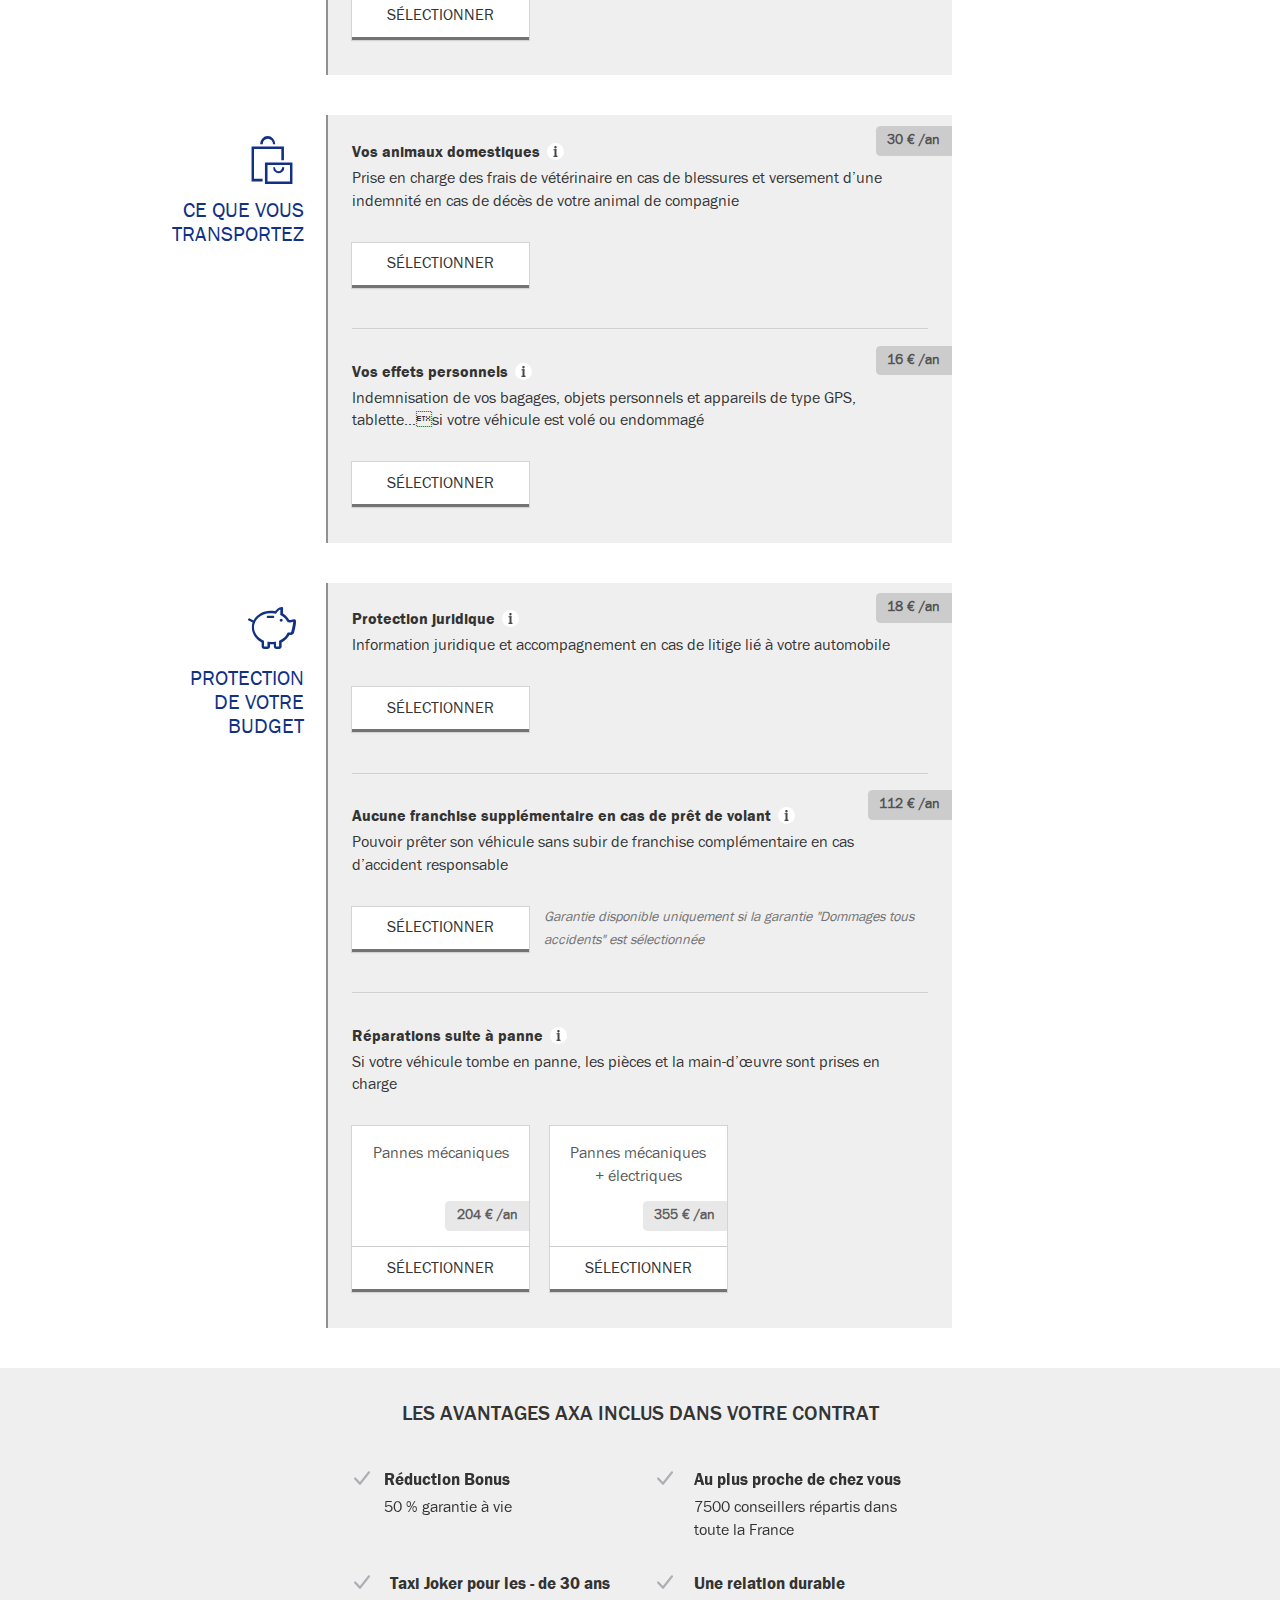
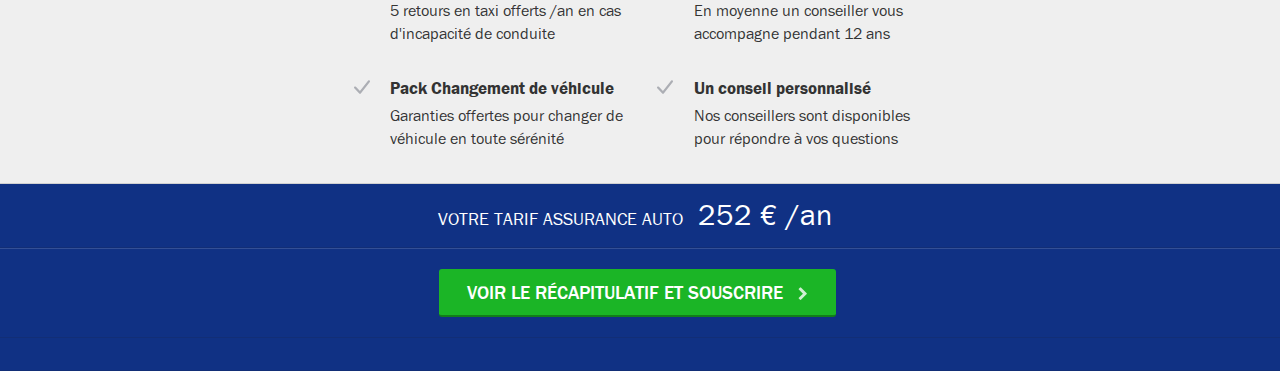
==== commit e455b027: "modifications et retours tous scénarios" ====
--- a/scenario1bis.html
+++ b/scenario1bis.html
@@ -304,7 +304,7 @@
           <input type="checkbox" name="garantie_conducteur" >
           <label>Niveau<br>« <span>TOUS RISQUES</span> »<br>à partir de 508 €/an</label>
         </div>
-
+        <p class="mention">Cette aide au choix ne modifie pas votre sélection</p>
       </div>
     </div>
   </div>
@@ -705,9 +705,9 @@
             </div>
           </div>
         </div>
-          <div class="ui segment sideNote">
-            Garantie obligatoire si sélection des garanties "Dommages tous accidents" ou " Vol, Incendie et Evénements climatiques"
-          </div>
+        <div class="ui segment sideNote">
+          Garantie disponible uniquement si les garanties "Dommages tous accidents" et/ou " Vol, Incendie et Evénements climatiques" sont sélectionnées
+        </div>
       </div>
     </div>
     <!-- FIN D'UNE SECTION OFFRE -->
@@ -739,6 +739,9 @@
                 <label><span></span></label>
               </div>
             </div>
+          </div>
+          <div class="ui segment sideNote">
+            Garantie disponible uniquement si les garanties "Dommages tous accidents" et/ou " Vol, Incendie et Evénements climatiques" sont sélectionnées
           </div>
         </div>
       </div>
@@ -897,6 +900,9 @@
                 </div>
               </div>
             </div>
+            <div class="ui segment sideNote">
+              Garantie disponible uniquement si la garantie "Dommages tous accidents" est sélectionnée
+            </div>
           </div>
         </div>
         <!-- FIN D'UNE SECTION OFFRE -->
@@ -907,7 +913,7 @@
         <h4>Réparations suite à panne
           <img src="images/information_colored.svg" id="specificIcon" class="iconInfo pop" data-variation="inverted" data-position="top center" >
           <div class="ui fluid popup transition hidden">
-            Cette garantie s’applique jusqu’au 100 000ème km du véhicule.
+            Nous prenons en charge vos réparations suite à une panne mécanique et/ou électrique jusqu’au 100 000<sup>ème</sup> km de votre véhicule.
           </div>
         </h4>
         <p>Si votre véhicule tombe en panne, les pièces et la main-d’œuvre sont prises en charge</p>
@@ -1074,7 +1080,7 @@
   <h3>VOTRE TARIF ASSURANCE AUTO  <span>252 € /an<span></h3>
   <div class="ui section inverted divider"></div>
   <button class="big ui green button cta">
-    Voir le récapitulatif et souscrire  <i class="chevron right icon"></i>
+    voir le récapitulatif et souscrire  <i class="chevron right icon"></i>
   </button>
 
   <!-- Modal souscription -->
@@ -1137,7 +1143,7 @@
       <h3>VOTRE TARIF ASSURANCE AUTO  <span>252 € /an<span></h3>
       <div class="ui section inverted divider"></div>
       <button class="big ui green button cta">
-        Voir le récapitulatif et souscrire  <i class="chevron right icon"></i>
+        Valider la sélection et souscrire  <i class="chevron right icon"></i>
       </button>
     </div>
   </div>
--- a/css/scenario1.css
+++ b/css/scenario1.css
@@ -472,6 +472,11 @@
   box-shadow: 0px 1px 1px 0px #d4d4d5, 0px 0px 0px 1px #d4d4d5;
   border-bottom: 3px solid #727374;
 }
+
+.garanties .ui.segment .ui.three.cards > .card.buttonStandAlone{
+  max-height:45px;
+}
+
 
 .garanties .ui.segment .ui.three.cards > .recommandation{
   position:relative;
@@ -778,6 +783,14 @@
   background: #14971d;
 }
 
+.garanties .ui.right.rail .ui.segment.selectionneur p.mention{
+  display: block;
+  margin-top: 7px;
+  opacity: 0.8;
+  font-size: 12px;
+  line-height: auto;
+}
+
 
 .garanties .ui.right.rail h5{
   font-family: 'urwfranklingothicw02regular';
@@ -885,6 +898,10 @@
 .ui.dimmer .ui.modal .ui.basic.table thead th{
   padding-top: 25px;
   font-family: 'urwfranklingothicw02medium';
+}
+
+.ui.dimmer .ui.modal .ui.basic.table thead th.first{
+  /* padding-top: 10px; */
 }
 
 .ui.modal .ui.basic.table thead th.first{
@@ -998,14 +1015,16 @@
 
 .ui.modal .cartTableWrapper{
   position: relative;
-  margin-top: 50px;
-  height: 450px;
-  max-height: 450px;
+  /* margin-top: 50px; */
+  height: 400px;
+  max-height: 400px;
   overflow:auto;
+  padding-top: 40px;
 }
 
 .ui.dimmer .ui.modal .cartTableWrapper{
   padding: 40px;
+  padding-top: 70px;
 }
 
 .mCS-dark.mCSB_scrollTools .mCSB_dragger .mCSB_dragger_bar{
